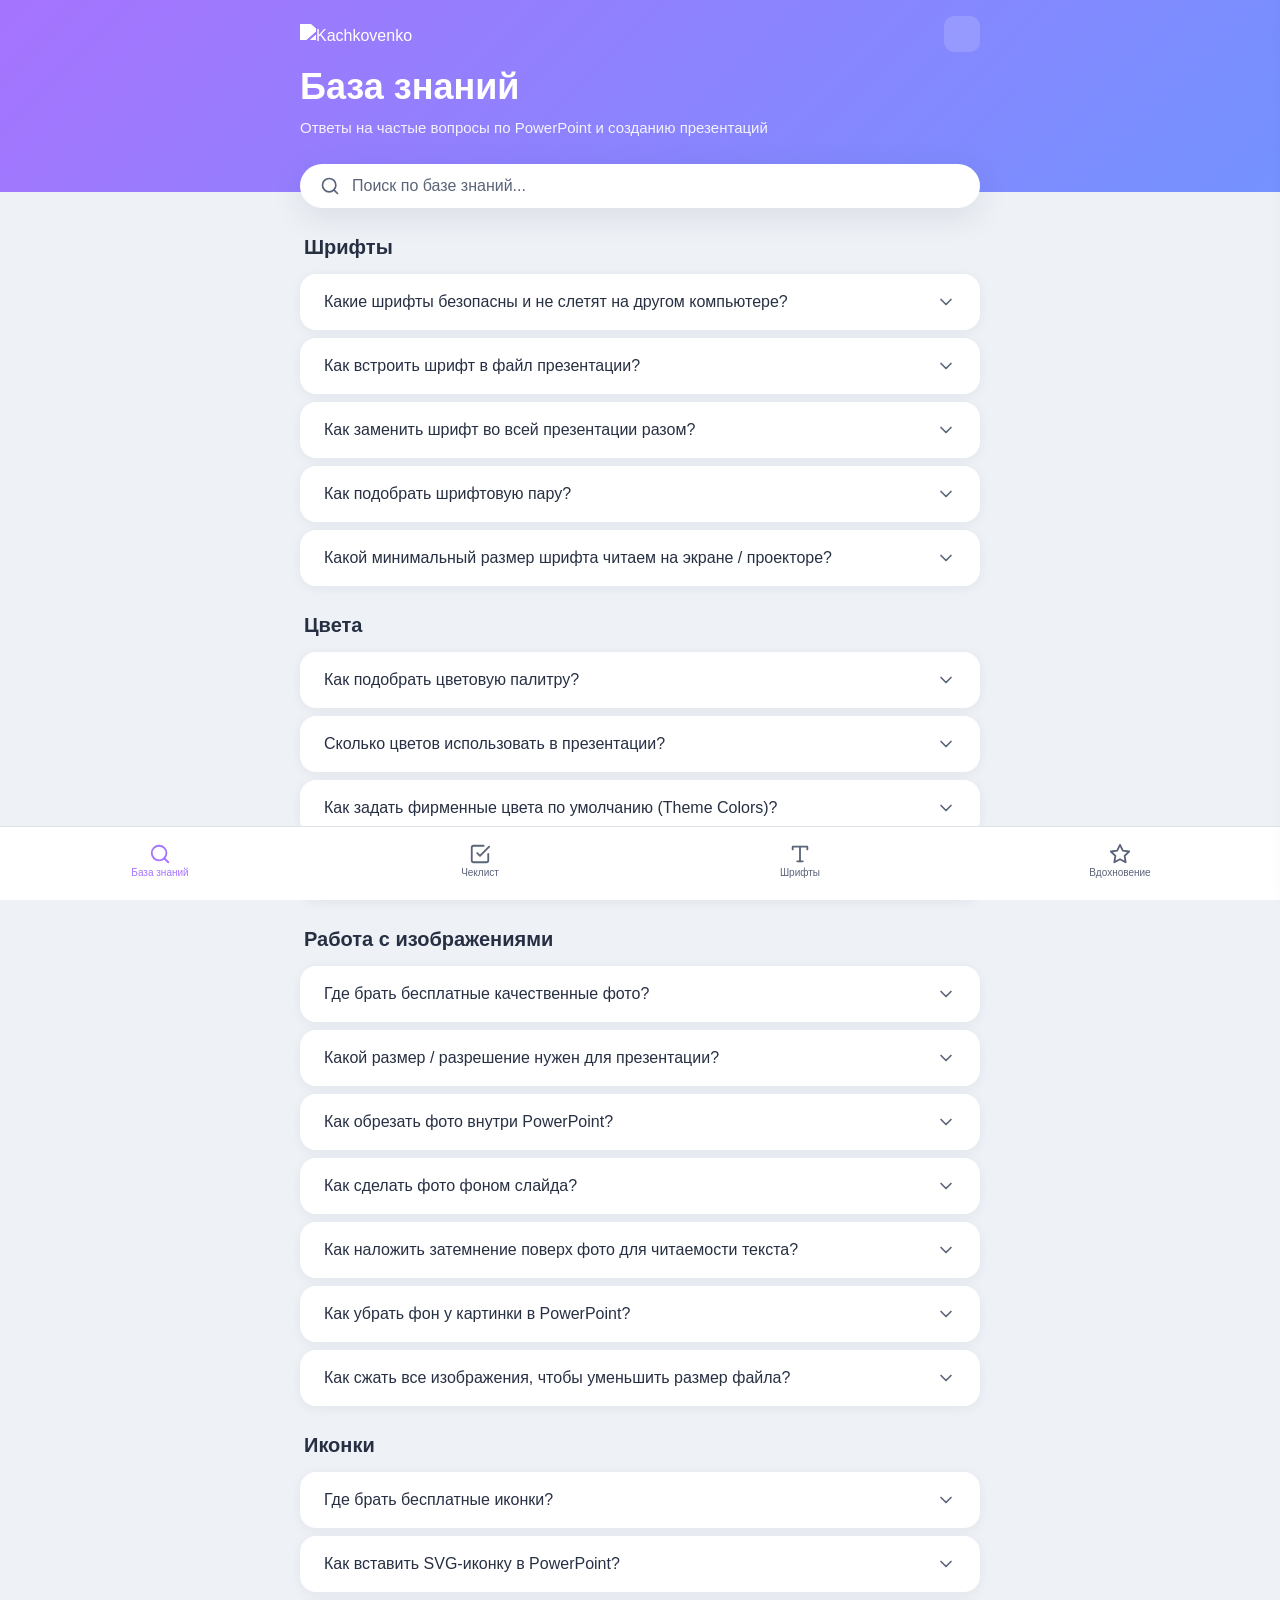
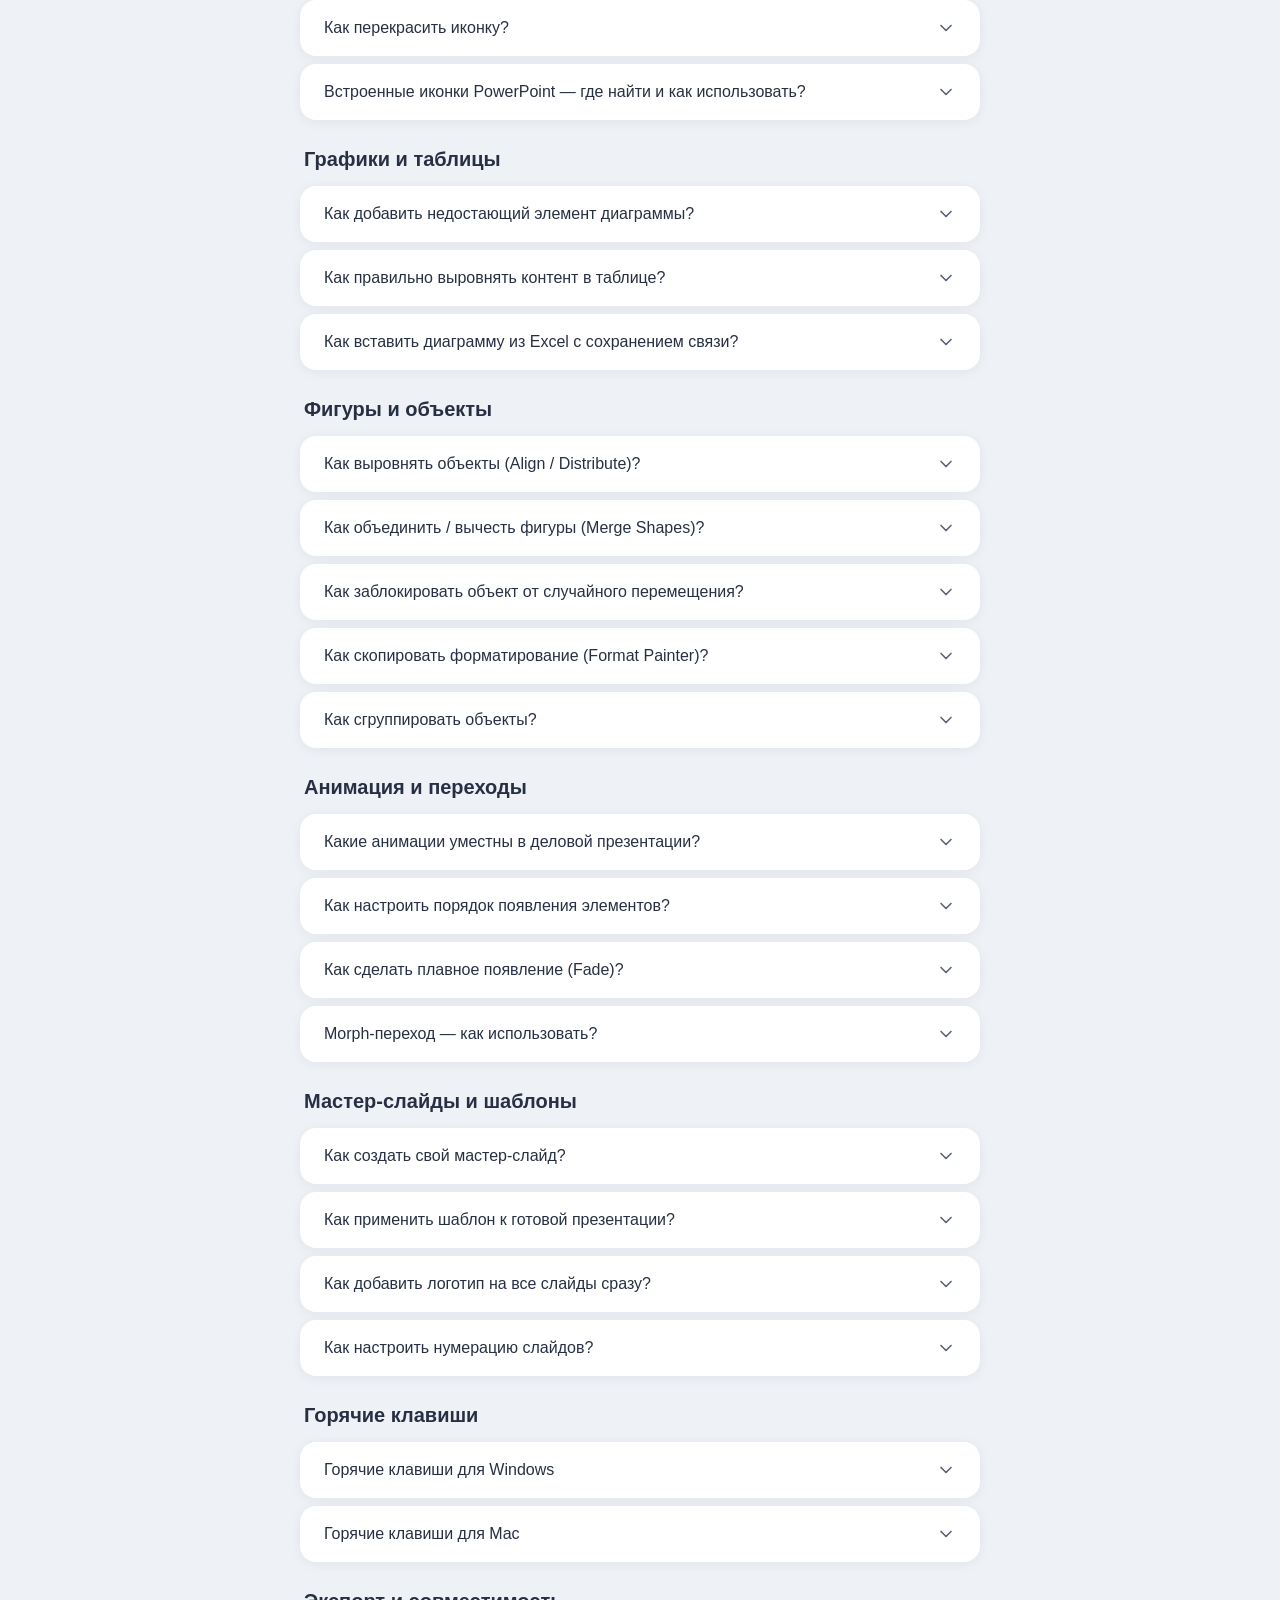
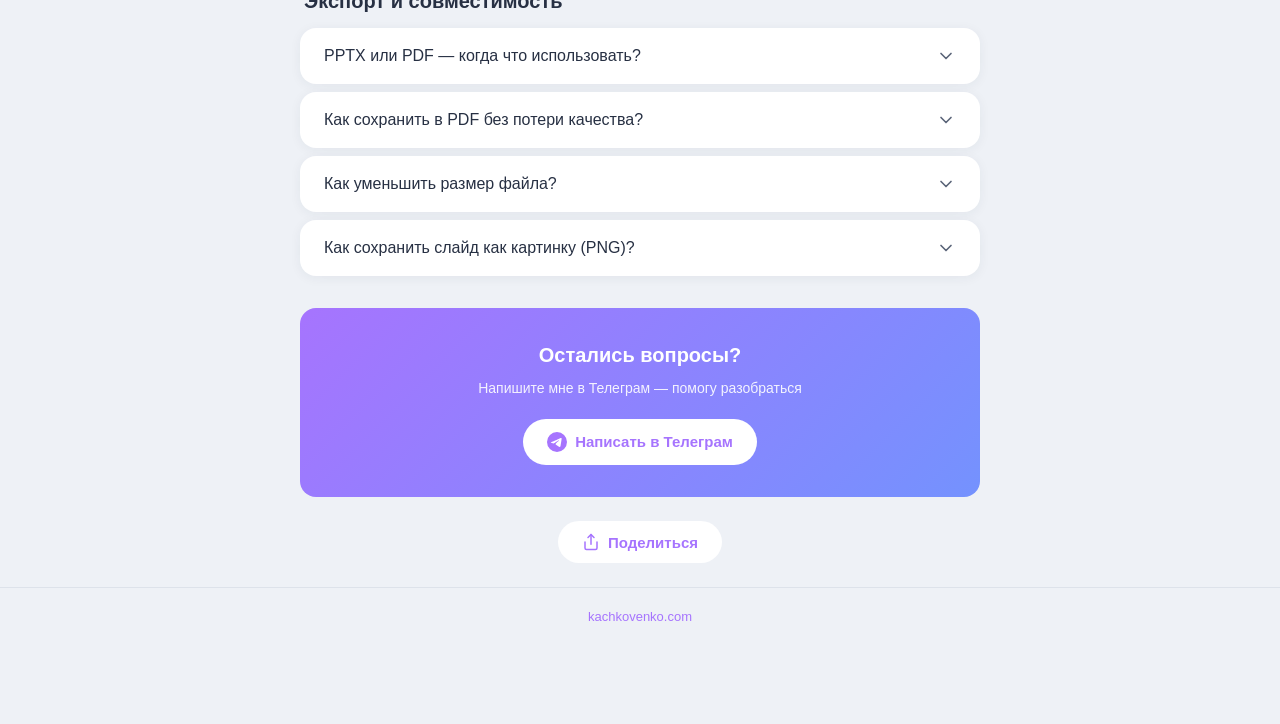
==== index.html @ ab40f116 "fix: responsive audit — safe area, font loading, sidebar, code overflow - Remove double safe-area-in" ====
<!DOCTYPE html>
<html lang="ru">
<head>
  <meta charset="UTF-8">
  <meta name="viewport" content="width=device-width, initial-scale=1.0, viewport-fit=cover">
  <title>База знаний</title>
  <meta name="description" content="Шпаргалка по созданию презентаций и работе с PowerPoint">
  <meta name="theme-color" content="#a674fe">
  <meta name="apple-mobile-web-app-capable" content="yes">
  <meta name="apple-mobile-web-app-status-bar-style" content="black-translucent">
  <meta name="apple-mobile-web-app-title" content="База знаний">
  <link rel="manifest" href="manifest.json">
  <link rel="icon" type="image/png" sizes="32x32" href="icons/favicon-32.png">
  <link rel="icon" type="image/png" sizes="16x16" href="icons/favicon-16.png">
  <link rel="apple-touch-icon" sizes="180x180" href="apple-touch-icon.png">
  <link rel="apple-touch-icon" sizes="152x152" href="icons/icon-192.png">
  <link rel="apple-touch-icon" sizes="120x120" href="icons/icon-192.png">
  <link rel="preconnect" href="https://fonts.googleapis.com">
  <link rel="preconnect" href="https://fonts.gstatic.com" crossorigin>
  <link href="https://fonts.googleapis.com/css2?family=Google+Sans:wght@400;500;700&display=swap" rel="stylesheet">
  <link href="https://fonts.googleapis.com/css2?family=Playfair+Display:wght@400;700&family=Playfair+Display+SC:wght@400;700&family=Source+Sans+3:wght@400&family=Merriweather:wght@400;700&family=Merriweather+Sans:wght@400;700&family=Open+Sans:wght@400&family=Lora:wght@700&family=Inter:wght@400&family=PT+Serif:wght@700&family=PT+Sans:wght@400&family=Montserrat:wght@700&family=Raleway:wght@700&family=Lato:wght@400&family=Manrope:wght@700&family=Nunito:wght@700&family=Work+Sans:wght@400&family=Space+Grotesk:wght@700&family=DM+Sans:wght@400&family=Comfortaa:wght@700&family=Unica+One&family=Vollkorn:wght@400&family=Oswald:wght@700&family=Philosopher:wght@700&family=Mulish:wght@400&family=Yeseva+One&display=swap" rel="stylesheet" media="print" onload="this.media='all'">
  <link rel="stylesheet" href="style.css">
</head>
<body>

  <!-- Header + Hero (unified gradient) -->
  <header class="header">
    <div class="header-inner">
      <a href="./" class="logo">
        <img src="https://static.tildacdn.com/tild6136-3061-4538-b561-613737313533/logo.svg" alt="Kachkovenko" class="logo-img">
      </a>
      <div class="header-actions">
        <button class="header-search-btn" id="header-search-btn" aria-label="Поиск">
          <svg viewBox="0 0 24 24" fill="none" stroke="currentColor" stroke-width="2" stroke-linecap="round" stroke-linejoin="round"><circle cx="11" cy="11" r="8"/><line x1="21" y1="21" x2="16.65" y2="16.65"/></svg>
        </button>
        <button class="menu-toggle" id="menu-toggle" aria-label="Меню">
          <span></span><span></span><span></span>
        </button>
      </div>
    </div>
  </header>

  <section class="hero">
    <div class="hero-inner">
      <h1>База знаний</h1>
      <p>Ответы на частые вопросы по&nbsp;PowerPoint и&nbsp;созданию&nbsp;презентаций</p>
    </div>
  </section>

  <!-- Sidebar Menu -->
  <div class="menu-overlay" id="menu-overlay"></div>
  <nav class="sidebar" id="sidebar">
    <div class="sidebar-header">
      <span class="sidebar-title">Разделы</span>
      <button class="sidebar-close" id="sidebar-close" aria-label="Закрыть">&times;</button>
    </div>
    <div class="sidebar-links" id="sidebar-links"></div>
  </nav>

  <!-- === Tab: FAQ === -->
  <div class="tab-panel active" id="tab-faq">

    <!-- Search -->
    <div class="search-wrap">
      <div class="search-box">
        <svg viewBox="0 0 24 24" fill="none" stroke="currentColor" stroke-width="2" stroke-linecap="round" stroke-linejoin="round"><circle cx="11" cy="11" r="8"/><line x1="21" y1="21" x2="16.65" y2="16.65"/></svg>
        <input type="text" id="search" placeholder="Поиск по базе знаний..." autocomplete="off">
        <button class="search-clear" id="search-clear" aria-label="Очистить">&times;</button>
      </div>
    </div>

    <!-- Install Banner (Android) -->
    <div class="install-banner" id="install-banner">
      <div class="install-banner-inner">
        <p>Установите приложение для&nbsp;быстрого доступа</p>
        <button class="install-btn" id="install-btn">Установить</button>
      </div>
    </div>

    <!-- Install Hint (iOS Safari) -->
    <div class="install-hint" id="install-hint">
      <div class="install-hint-inner">
        <p>Нажмите <strong>«Поделиться»</strong> → <strong>«На&nbsp;экран Домой»</strong>, чтобы установить приложение</p>
        <button class="install-hint-close" id="install-hint-close" aria-label="Закрыть">&times;</button>
      </div>
    </div>

    <!-- Category nav removed, using sidebar instead -->
    <nav class="category-nav" id="category-nav" style="display:none"></nav>

    <!-- FAQ Content -->
    <main class="content" id="content"></main>

    <!-- No Results -->
    <div class="no-results" id="no-results">
      <svg viewBox="0 0 24 24" fill="none" stroke="currentColor" stroke-width="1.5" stroke-linecap="round" stroke-linejoin="round"><circle cx="11" cy="11" r="8"/><line x1="21" y1="21" x2="16.65" y2="16.65"/><line x1="8" y1="11" x2="14" y2="11"/></svg>
      <p>Ничего не найдено. Попробуйте другой запрос.</p>
    </div>

    <!-- Lightbox -->
    <div class="lightbox" id="lightbox">
      <img src="" alt="" id="lightbox-img">
    </div>

  </div><!-- /tab-faq -->

  <!-- === Tab: Checklist === -->
  <div class="tab-panel" id="tab-checklist">
    <section class="hero" id="hero-checklist">
      <div class="hero-inner">
        <h1>Чеклист</h1>
        <p>Проверьте, всё&nbsp;ли учтено в&nbsp;вашей презентации</p>
      </div>
    </section>
    <div class="tab-page">
      <div class="checklist" id="checklist">
        <label class="checklist-item"><input type="checkbox" data-index="0"><span>Тема презентации на&nbsp;первом слайде сформулирована коротко и&nbsp;понятно</span></label>
        <label class="checklist-item"><input type="checkbox" data-index="1"><span>На&nbsp;слайдах выделена основная мысль (цифра, вывод)</span></label>
        <label class="checklist-item"><input type="checkbox" data-index="2"><span>Цветовое оформление соответствует фирменному стилю (если презентация о&nbsp;бренде)</span></label>
        <label class="checklist-item"><input type="checkbox" data-index="3"><span>В&nbsp;презентации использован фирменный шрифт бренда (если применимо)</span></label>
        <label class="checklist-item"><input type="checkbox" data-index="4"><span>Поля по&nbsp;краям слайда одинаковы во&nbsp;всей презентации</span></label>
        <label class="checklist-item"><input type="checkbox" data-index="5"><span>На&nbsp;слайдах достаточно «воздуха»</span></label>
        <label class="checklist-item"><input type="checkbox" data-index="6"><span>Размер шрифта подобран соответственно условиям, в&nbsp;которых будет использоваться презентация</span></label>
        <label class="checklist-item"><input type="checkbox" data-index="7"><span>Заголовки находятся на&nbsp;одном уровне и&nbsp;их&nbsp;верхняя граница не&nbsp;скачет от&nbsp;слайда к&nbsp;слайду</span></label>
        <label class="checklist-item"><input type="checkbox" data-index="8"><span>Фотографии хорошего качества, без&nbsp;пикселей, водяных знаков</span></label>
        <label class="checklist-item"><input type="checkbox" data-index="9"><span>Фотографии не&nbsp;мешают считывать текст, основную идею слайда</span></label>
        <label class="checklist-item"><input type="checkbox" data-index="10"><span>Анимация (если есть) делает слайды понятнее, не&nbsp;перегружает их&nbsp;и&nbsp;не&nbsp;отвлекает внимание</span></label>
        <label class="checklist-item"><input type="checkbox" data-index="11"><span>Большие объёмы текста разделены на&nbsp;абзацы (только для&nbsp;презентаций под&nbsp;рассылку)</span></label>
        <label class="checklist-item"><input type="checkbox" data-index="12"><span>На&nbsp;слайдах с&nbsp;большим количеством данных все блоки визуально отделены друг от&nbsp;друга</span></label>
        <label class="checklist-item"><input type="checkbox" data-index="13"><span>Понятно&nbsp;ли, какие действия ждут от&nbsp;аудитории после прочтения/выступления?</span></label>
        <label class="checklist-item"><input type="checkbox" data-index="14"><span>Стиль иконок единообразный (outline или filled, один набор)</span></label>
        <label class="checklist-item"><input type="checkbox" data-index="15"><span>Текст читаем на&nbsp;всех фонах, достаточный контраст (особенно на&nbsp;фотографиях)</span></label>
        <label class="checklist-item"><input type="checkbox" data-index="16"><span>Проверена орфография и&nbsp;пунктуация</span></label>
        <label class="checklist-item"><input type="checkbox" data-index="17"><span>Если презентация длинная&nbsp;— есть оглавление или навигация для&nbsp;аудитории</span></label>
      </div>
      <div class="checklist-actions">
        <span class="checklist-counter" id="checklist-counter">0 из 18</span>
        <button class="checklist-clear-btn" id="checklist-clear">Очистить</button>
      </div>
    </div>
  </div><!-- /tab-checklist -->

  <!-- === Tab: Fonts === -->
  <div class="tab-panel" id="tab-fonts">
    <section class="hero" id="hero-fonts">
      <div class="hero-inner">
        <h1>Шрифтовые пары</h1>
        <p>Проверенные сочетания из&nbsp;Google&nbsp;Fonts для&nbsp;ваших презентаций</p>
      </div>
    </section>
    <div class="tab-page" id="font-pairs-content"></div>
  </div><!-- /tab-fonts -->

  <!-- === Tab: Inspiration === -->
  <div class="tab-panel" id="tab-inspiration">
    <div class="tab-page">
      <div class="tab-placeholder">
        <svg viewBox="0 0 24 24" fill="none" stroke="currentColor" stroke-width="1.5" stroke-linecap="round" stroke-linejoin="round" class="tab-placeholder-icon"><polygon points="12 2 15.09 8.26 22 9.27 17 14.14 18.18 21.02 12 17.77 5.82 21.02 7 14.14 2 9.27 8.91 8.26 12 2"/></svg>
        <p class="tab-placeholder-text">Скоро здесь будет много&nbsp;интересного</p>
      </div>
    </div>
  </div><!-- /tab-inspiration -->

  <!-- Contacts Section -->
  <section class="contacts-section" id="contacts">
    <div class="contacts-inner">
      <h2 class="contacts-title">Остались вопросы?</h2>
      <p class="contacts-text">Напишите мне в&nbsp;Телеграм&nbsp;— помогу разобраться</p>
      <a href="https://t.me/maxkachkovenko" target="_blank" rel="noopener" class="contacts-btn">
        <svg viewBox="0 0 24 24" fill="currentColor" width="20" height="20"><path d="M11.944 0A12 12 0 0 0 0 12a12 12 0 0 0 12 12 12 12 0 0 0 12-12A12 12 0 0 0 12 0a12 12 0 0 0-.056 0zm4.962 7.224c.1-.002.321.023.465.14a.506.506 0 0 1 .171.325c.016.093.036.306.02.472-.18 1.898-.962 6.502-1.36 8.627-.168.9-.499 1.201-.82 1.23-.696.065-1.225-.46-1.9-.902-1.056-.693-1.653-1.124-2.678-1.8-1.185-.78-.417-1.21.258-1.91.177-.184 3.247-2.977 3.307-3.23.007-.032.014-.15-.056-.212s-.174-.041-.249-.024c-.106.024-1.793 1.14-5.061 3.345-.479.33-.913.492-1.302.48-.428-.013-1.252-.242-1.865-.44-.752-.245-1.349-.374-1.297-.789.027-.216.325-.437.893-.663 3.498-1.524 5.83-2.529 6.998-3.014 3.332-1.386 4.025-1.627 4.476-1.635z"/></svg>
        Написать в&nbsp;Телеграм
      </a>
    </div>
  </section>

  <!-- Share -->
  <div class="contacts-section">
    <div style="text-align: center;">
      <button class="share-btn" id="share-btn">
        <svg viewBox="0 0 24 24" fill="none" stroke="currentColor" stroke-width="2" stroke-linecap="round" stroke-linejoin="round"><path d="M4 12v8a2 2 0 0 0 2 2h12a2 2 0 0 0 2-2v-8"/><polyline points="16 6 12 2 8 6"/><line x1="12" y1="2" x2="12" y2="15"/></svg>
        Поделиться
      </button>
    </div>
  </div>

  <!-- Footer -->
  <footer class="footer">
    <a href="https://kachkovenko.com" target="_blank" rel="noopener">kachkovenko.com</a>
  </footer>

  <!-- Bottom Tab Bar -->
  <nav class="tab-bar" id="tab-bar">
    <button class="tab-bar-item active" data-tab="faq">
      <svg viewBox="0 0 24 24" fill="none" stroke="currentColor" stroke-width="2" stroke-linecap="round" stroke-linejoin="round"><circle cx="11" cy="11" r="8"/><line x1="21" y1="21" x2="16.65" y2="16.65"/></svg>
      <span>База знаний</span>
    </button>
    <button class="tab-bar-item" data-tab="checklist">
      <svg viewBox="0 0 24 24" fill="none" stroke="currentColor" stroke-width="2" stroke-linecap="round" stroke-linejoin="round"><path d="M9 11l3 3L22 4"/><path d="M21 12v7a2 2 0 0 1-2 2H5a2 2 0 0 1-2-2V5a2 2 0 0 1 2-2h11"/></svg>
      <span>Чеклист</span>
    </button>
    <button class="tab-bar-item" data-tab="fonts">
      <svg viewBox="0 0 24 24" fill="none" stroke="currentColor" stroke-width="2" stroke-linecap="round" stroke-linejoin="round"><path d="M4 7V4h16v3"/><path d="M9 20h6"/><path d="M12 4v16"/></svg>
      <span>Шрифты</span>
    </button>
    <button class="tab-bar-item" data-tab="inspiration">
      <svg viewBox="0 0 24 24" fill="none" stroke="currentColor" stroke-width="2" stroke-linecap="round" stroke-linejoin="round"><polygon points="12 2 15.09 8.26 22 9.27 17 14.14 18.18 21.02 12 17.77 5.82 21.02 7 14.14 2 9.27 8.91 8.26 12 2"/></svg>
      <span>Вдохновение</span>
    </button>
  </nav>

  <script src="app.js"></script>
</body>
</html>
---- style.css ----
/* === Reset & Base === */
*, *::before, *::after {
  margin: 0;
  padding: 0;
  box-sizing: border-box;
}

:root {
  --bg: #eef1f6;
  --surface: #ffffff;
  --primary: #a674fe;
  --primary-hover: #8f5ae8;
  --secondary: #7492fe;
  --text: #273043;
  --text-light: #5a6478;
  --border: #dde2ea;
  --radius: 16px;
  --radius-sm: 10px;
  --shadow: 0 2px 12px rgba(39, 48, 67, 0.06);
  --shadow-lg: 0 8px 32px rgba(39, 48, 67, 0.10);
  --transition: 0.2s ease-in-out;
}

html {
  scroll-behavior: smooth;
  -webkit-text-size-adjust: 100%;
}

body {
  font-family: 'Google Sans', 'Segoe UI', sans-serif;
  font-size: 16px;
  line-height: 1.5;
  color: var(--text);
  background: var(--bg);
  -webkit-font-smoothing: antialiased;
}

/* === Header === */
.header {
  position: fixed;
  top: 0;
  left: 0;
  right: 0;
  z-index: 100;
  background: transparent;
  padding: calc(16px + env(safe-area-inset-top, 0)) 0 16px;
  transform: translateY(0);
  transition: background 0.4s ease, box-shadow 0.4s ease, opacity 0.4s ease, transform 0.4s ease;
}

.header.pinned {
  background: linear-gradient(135deg, var(--primary), var(--secondary));
  box-shadow: 0 2px 16px rgba(39, 48, 67, 0.15);
}

.header-inner {
  max-width: 720px;
  margin: 0 auto;
  padding: 0 20px;
  display: flex;
  align-items: center;
  justify-content: space-between;
}

.logo {
  text-decoration: none;
  display: flex;
  align-items: center;
}

.logo-img {
  height: 20px;
  width: auto;
  filter: brightness(0) invert(1);
}

/* === Hamburger Menu Toggle === */
.menu-toggle {
  display: flex;
  flex-direction: column;
  justify-content: center;
  gap: 5px;
  width: 36px;
  height: 36px;
  background: rgba(255, 255, 255, 0.15);
  border: none;
  border-radius: 10px;
  cursor: pointer;
  padding: 8px;
  transition: var(--transition);
}

.menu-toggle:hover,
.header-search-btn:hover {
  background: rgba(255, 255, 255, 0.25);
}

.header-actions {
  display: flex;
  align-items: center;
  gap: 8px;
}

.header-search-btn {
  display: none;
  align-items: center;
  justify-content: center;
  width: 36px;
  height: 36px;
  background: rgba(255, 255, 255, 0.15);
  border: none;
  border-radius: 10px;
  cursor: pointer;
  padding: 0;
  transition: var(--transition);
  color: #fff;
}

.header-search-btn svg {
  width: 18px;
  height: 18px;
}

.header.pinned .header-search-btn {
  display: flex;
}

.menu-toggle span {
  display: block;
  height: 2px;
  background: #fff;
  border-radius: 2px;
  transition: var(--transition);
}

/* === Sidebar === */
.menu-overlay {
  display: none;
  position: fixed;
  inset: 0;
  z-index: 200;
  background: rgba(39, 48, 67, 0.5);
  backdrop-filter: blur(4px);
  -webkit-backdrop-filter: blur(4px);
}

.menu-overlay.visible {
  display: block;
}

.sidebar {
  position: fixed;
  top: 0;
  right: -300px;
  width: 280px;
  height: 100%;
  z-index: 300;
  background: var(--surface);
  box-shadow: -4px 0 24px rgba(39, 48, 67, 0.15);
  transition: right 0.3s ease;
  display: flex;
  flex-direction: column;
  overflow-y: auto;
}

.sidebar.open {
  right: 0;
}

.sidebar-header {
  display: flex;
  align-items: center;
  justify-content: space-between;
  padding: calc(18px + env(safe-area-inset-top, 0)) 20px 18px;
  border-bottom: 1px solid var(--border);
}

.sidebar-title {
  font-size: 16px;
  font-weight: 700;
  color: var(--text);
}

.sidebar-close {
  background: none;
  border: none;
  font-size: 24px;
  color: var(--text-light);
  cursor: pointer;
  padding: 4px;
  line-height: 1;
}

.sidebar-links {
  padding: 12px 0;
  flex: 1;
}

.sidebar-link {
  display: block;
  width: 100%;
  padding: 12px 20px;
  background: none;
  border: none;
  text-align: left;
  font-family: inherit;
  font-size: 15px;
  color: var(--text-light);
  cursor: pointer;
  transition: var(--transition);
}

.sidebar-link:hover {
  background: var(--bg);
  color: var(--primary);
}

.sidebar-link.active {
  color: var(--primary);
  font-weight: 600;
  background: var(--bg);
}

.sidebar-divider {
  height: 1px;
  background: var(--border);
  margin: 8px 20px;
}

/* === Hero === */
.hero {
  background: linear-gradient(135deg, var(--primary), var(--secondary));
  color: #fff;
  padding: 72px 0 40px;
  text-align: left;
}

.hero-inner {
  max-width: 720px;
  margin: 0 auto;
  padding: 0 20px;
}

.hero h1 {
  font-size: 28px;
  font-weight: 700;
  margin-bottom: 8px;
  line-height: 1.25;
}

.hero p {
  font-size: 15px;
  opacity: 0.9;
  max-width: 480px;
}

/* === Search === */
.search-wrap {
  max-width: 720px;
  margin: -24px auto 0;
  padding: 0 20px;
  position: relative;
  z-index: 10;
}

.search-box {
  display: flex;
  align-items: center;
  background: var(--surface);
  border-radius: 30px;
  padding: 12px 20px;
  box-shadow: var(--shadow-lg);
  gap: 12px;
}

.search-box svg {
  width: 20px;
  height: 20px;
  flex-shrink: 0;
  color: var(--text-light);
}

.search-box input {
  flex: 1;
  border: none;
  outline: none;
  font-family: inherit;
  font-size: 16px;
  color: var(--text);
  background: transparent;
}

.search-box input::placeholder {
  color: var(--text-light);
}

.search-clear {
  display: none;
  background: none;
  border: none;
  cursor: pointer;
  color: var(--text-light);
  padding: 4px;
  line-height: 1;
  font-size: 18px;
}

.search-clear.visible {
  display: block;
}

/* === Category Navigation (hidden, using sidebar) === */
.category-nav {
  display: none;
}

/* === Content === */
.content {
  max-width: 720px;
  margin: 24px auto 32px;
  padding: 0 20px;
}

/* === Category Section === */
.category-section {
  margin-bottom: 24px;
}

.category-title {
  font-size: 20px;
  font-weight: 700;
  color: var(--text);
  margin-bottom: 12px;
  padding-left: 4px;
}

/* === Accordion === */
.accordion-item {
  background: var(--surface);
  border-radius: var(--radius);
  margin-bottom: 8px;
  box-shadow: var(--shadow);
  overflow: hidden;
  transition: var(--transition);
}

.accordion-item:hover {
  box-shadow: var(--shadow-lg);
}

.accordion-header {
  width: 100%;
  display: flex;
  align-items: center;
  justify-content: space-between;
  padding: 16px 20px;
  background: none;
  border: none;
  cursor: pointer;
  font-family: inherit;
  font-size: 15px;
  font-weight: 500;
  color: var(--text);
  text-align: left;
  gap: 12px;
  transition: var(--transition);
}

.accordion-header:hover {
  color: var(--primary);
}

.accordion-chevron {
  width: 20px;
  height: 20px;
  flex-shrink: 0;
  transition: transform var(--transition);
  color: var(--text-light);
}

.accordion-item.open .accordion-chevron {
  transform: rotate(180deg);
  color: var(--primary);
}

.accordion-body {
  max-height: 0;
  overflow: hidden;
  transition: max-height 0.3s ease;
}

.accordion-content {
  padding: 0 20px 20px;
  font-size: 14px;
  line-height: 1.65;
  color: var(--text-light);
}

.accordion-content strong {
  color: var(--text);
  font-weight: 600;
}

.accordion-content ul {
  padding-left: 20px;
  margin: 8px 0;
}

.accordion-content li {
  margin-bottom: 4px;
}

.accordion-content code {
  background: var(--bg);
  padding: 2px 6px;
  border-radius: 4px;
  font-size: 13px;
  overflow-wrap: break-word;
}

.accordion-content a {
  color: var(--primary);
  text-decoration: none;
}

.accordion-content a:hover {
  text-decoration: underline;
}

.accordion-content img {
  display: block;
  max-width: 100%;
  border-radius: var(--radius-sm);
  margin: 12px 0;
  border: 1px solid var(--border);
  cursor: zoom-in;
}

/* === Image Lightbox === */
.lightbox {
  display: none;
  position: fixed;
  inset: 0;
  z-index: 1000;
  background: rgba(39, 48, 67, 0.85);
  backdrop-filter: blur(8px);
  -webkit-backdrop-filter: blur(8px);
  align-items: center;
  justify-content: center;
  padding: 20px;
  cursor: zoom-out;
}

.lightbox.visible {
  display: flex;
}

.lightbox img {
  max-width: 100%;
  max-height: 90vh;
  border-radius: var(--radius);
  box-shadow: 0 16px 64px rgba(0, 0, 0, 0.3);
}

/* === No Results === */
.no-results {
  text-align: center;
  padding: 48px 20px;
  color: var(--text-light);
  display: none;
}

.no-results.visible {
  display: block;
}

.no-results svg {
  width: 48px;
  height: 48px;
  margin-bottom: 12px;
  opacity: 0.4;
}

.no-results p {
  font-size: 15px;
}

/* === Contacts Section === */
.contacts-section {
  max-width: 720px;
  margin: 0 auto 24px;
  padding: 0 20px;
}

.contacts-inner {
  background: linear-gradient(135deg, var(--primary), var(--secondary));
  border-radius: var(--radius);
  padding: 32px 24px;
  text-align: center;
  color: #fff;
}

.contacts-title {
  font-size: 20px;
  font-weight: 700;
  margin-bottom: 8px;
}

.contacts-text {
  font-size: 14px;
  opacity: 0.9;
  margin-bottom: 20px;
}

.contacts-btn {
  display: inline-flex;
  align-items: center;
  gap: 8px;
  padding: 12px 24px;
  background: #fff;
  color: var(--primary);
  border-radius: 30px;
  text-decoration: none;
  font-family: inherit;
  font-size: 15px;
  font-weight: 600;
  transition: var(--transition);
}

.contacts-btn:hover {
  transform: translateY(-1px);
  box-shadow: 0 4px 16px rgba(0, 0, 0, 0.2);
}

.contacts-btn svg {
  width: 20px;
  height: 20px;
}

/* === Footer === */
.footer {
  border-top: 1px solid var(--border);
  padding: 16px 20px 96px;
  text-align: center;
}

.footer a {
  color: var(--primary);
  text-decoration: none;
  font-size: 13px;
  font-weight: 500;
}

.footer a:hover {
  text-decoration: underline;
}

/* === Install Banner === */
.install-banner {
  display: none;
  max-width: 720px;
  margin: 24px auto 0;
  padding: 0 20px;
}

.install-banner.visible {
  display: block;
}

.install-banner-inner {
  display: flex;
  align-items: center;
  justify-content: space-between;
  background: var(--surface);
  border-radius: var(--radius);
  padding: 14px 20px;
  box-shadow: var(--shadow);
  gap: 12px;
}

.install-banner-inner p {
  font-size: 14px;
  color: var(--text-light);
}

.install-btn {
  flex-shrink: 0;
  padding: 8px 20px;
  border-radius: 30px;
  border: none;
  background: var(--primary);
  color: #fff;
  font-family: inherit;
  font-size: 13px;
  font-weight: 600;
  cursor: pointer;
  transition: var(--transition);
}

.install-btn:hover {
  background: var(--primary-hover);
}

/* === Share Button === */
.share-btn {
  display: inline-flex;
  align-items: center;
  gap: 8px;
  padding: 12px 24px;
  background: var(--surface);
  color: var(--primary);
  border-radius: 30px;
  border: none;
  text-decoration: none;
  font-family: inherit;
  font-size: 15px;
  font-weight: 600;
  cursor: pointer;
  transition: var(--transition);
}

.share-btn:hover {
  transform: translateY(-1px);
  box-shadow: 0 4px 16px rgba(0, 0, 0, 0.1);
}

.share-btn svg {
  width: 18px;
  height: 18px;
}

.sidebar-share {
  padding: 12px 20px;
}

.sidebar-share .share-btn {
  width: 100%;
  justify-content: center;
  padding: 10px 16px;
  font-size: 14px;
  background: var(--bg);
}

/* === Install Hint (iOS) === */
.install-hint {
  display: none;
  max-width: 720px;
  margin: 16px auto 0;
  padding: 0 20px;
}

.install-hint.visible {
  display: block;
}

.install-hint-inner {
  display: flex;
  align-items: center;
  justify-content: space-between;
  background: #e84d5e;
  border-radius: var(--radius);
  padding: 14px 20px;
  gap: 12px;
}

.install-hint-inner p {
  font-size: 14px;
  color: #fff;
  line-height: 1.5;
}

.install-hint-inner p strong {
  color: #fff;
}

.install-hint-close {
  flex-shrink: 0;
  background: none;
  border: none;
  font-size: 20px;
  color: rgba(255, 255, 255, 0.8);
  cursor: pointer;
  padding: 4px;
  line-height: 1;
}

/* === Tab Bar === */
.tab-bar {
  position: fixed;
  bottom: 0;
  left: 0;
  right: 0;
  z-index: 100;
  display: flex;
  background: var(--surface);
  border-top: 1px solid var(--border);
  padding: 8px 0 calc(16px + env(safe-area-inset-bottom, 0px));
}

.tab-bar-item {
  flex: 1;
  display: flex;
  flex-direction: column;
  align-items: center;
  gap: 2px;
  padding: 8px 4px 6px;
  background: none;
  border: none;
  cursor: pointer;
  color: var(--text-light);
  font-family: inherit;
  font-size: 10px;
  font-weight: 500;
  transition: color var(--transition);
}

.tab-bar-item svg {
  width: 22px;
  height: 22px;
}

.tab-bar-item.active {
  color: var(--primary);
}

/* === Tab Panels === */
.tab-panel {
  display: none;
}

.tab-panel.active {
  display: block;
}

/* === Tab Page (generic inner) === */
.tab-page {
  max-width: 720px;
  margin: 24px auto 32px;
  padding: 0 20px;
}

.tab-page-title {
  font-size: 20px;
  font-weight: 700;
  color: var(--text);
  margin-bottom: 20px;
}

/* === Checklist === */
.checklist {
  display: flex;
  flex-direction: column;
  gap: 6px;
}

.checklist-item {
  display: flex;
  align-items: center;
  flex-direction: row-reverse;
  gap: 14px;
  background: var(--surface);
  border-radius: var(--radius);
  padding: 16px 20px;
  box-shadow: var(--shadow);
  cursor: pointer;
  transition: var(--transition);
}

.checklist-item:hover {
  box-shadow: var(--shadow-lg);
}

.checklist-item input[type="checkbox"] {
  -webkit-appearance: none;
  appearance: none;
  flex-shrink: 0;
  width: 24px;
  height: 24px;
  border: 2px solid var(--border);
  border-radius: 50%;
  cursor: pointer;
  transition: var(--transition);
  position: relative;
}

.checklist-item input[type="checkbox"]:checked {
  background: var(--primary);
  border-color: var(--primary);
}

.checklist-item input[type="checkbox"]:checked::after {
  content: '';
  position: absolute;
  top: 5px;
  left: 8px;
  width: 5px;
  height: 10px;
  border: solid #fff;
  border-width: 0 2px 2px 0;
  transform: rotate(45deg);
}

.checklist-item span {
  flex: 1;
  font-size: 15px;
  line-height: 1.5;
  color: var(--text);
  text-align: left;
  transition: var(--transition);
}

.checklist-item.checked span {
  color: var(--text-light);
  text-decoration: line-through;
}

.checklist-actions {
  display: flex;
  align-items: center;
  justify-content: space-between;
  margin-top: 20px;
  padding: 0 4px;
}

.checklist-counter {
  font-size: 14px;
  color: var(--text-light);
  font-weight: 500;
}

.checklist-clear-btn {
  padding: 10px 24px;
  border-radius: 30px;
  border: none;
  background: var(--bg);
  color: var(--text-light);
  font-family: inherit;
  font-size: 14px;
  font-weight: 600;
  cursor: pointer;
  transition: var(--transition);
}

.checklist-clear-btn:hover {
  background: var(--border);
  color: var(--text);
}

/* === Tab Placeholder === */
.tab-placeholder {
  text-align: center;
  padding: 80px 20px;
}

.tab-placeholder-icon {
  width: 56px;
  height: 56px;
  color: var(--border);
  margin-bottom: 16px;
}

.tab-placeholder-text {
  font-size: 16px;
  color: var(--text-light);
}

/* === Font Pairs === */
.font-info {
  display: flex;
  align-items: flex-start;
  gap: 12px;
  background: var(--surface);
  border-radius: var(--radius);
  padding: 14px 20px;
  margin-bottom: 24px;
  border-left: 3px solid var(--primary);
}

.font-info svg {
  flex-shrink: 0;
  width: 20px;
  height: 20px;
  color: var(--primary);
  margin-top: 1px;
}

.font-info p {
  font-size: 14px;
  color: var(--text-light);
  line-height: 1.5;
}

.font-section {
  margin-bottom: 32px;
}

.font-section-desc {
  font-size: 14px;
  color: var(--text-light);
  margin: -8px 0 16px 4px;
}

.font-card {
  background: var(--surface);
  border-radius: var(--radius);
  box-shadow: var(--shadow);
  overflow: hidden;
  margin-bottom: 12px;
  transition: var(--transition);
}

.font-card:hover {
  box-shadow: var(--shadow-lg);
}

.font-card-preview {
  padding: 28px 24px 20px;
  border-bottom: 1px solid var(--border);
}

.font-card-heading {
  font-size: 22px;
  font-weight: 700;
  color: var(--text);
  margin-bottom: 10px;
  line-height: 1.3;
}

.font-card-body {
  font-size: 14px;
  line-height: 1.65;
  color: var(--text-light);
}

.font-card-info {
  padding: 16px 24px 20px;
}

.font-card-names {
  font-size: 14px;
  color: var(--text);
  margin-bottom: 8px;
  display: flex;
  align-items: center;
  flex-wrap: wrap;
  gap: 4px;
}

.font-card-label {
  font-size: 11px;
  text-transform: uppercase;
  letter-spacing: 0.5px;
  color: var(--text-light);
  margin-right: 2px;
}

.font-card-separator {
  color: var(--text-light);
  margin: 0 6px;
}

.font-card-style {
  font-size: 13px;
  color: var(--text-light);
  line-height: 1.5;
  margin-bottom: 14px;
}

.font-card-actions {
  display: flex;
  gap: 8px;
}

.font-card-link,
.font-card-share {
  padding: 8px 16px;
  border-radius: 30px;
  font-family: inherit;
  font-size: 13px;
  font-weight: 600;
  cursor: pointer;
  transition: var(--transition);
  text-decoration: none;
}

.font-card-link {
  background: var(--primary);
  color: #fff;
  border: none;
}

.font-card-link:hover {
  background: var(--primary-hover);
}

.font-card-share {
  background: var(--bg);
  color: var(--text-light);
  border: none;
}

.font-card-share:hover {
  background: var(--border);
  color: var(--text);
}

/* === Responsive === */
@media (min-width: 768px) {
  .hero h1 {
    font-size: 36px;
  }
  .hero {
    padding: calc(64px + env(safe-area-inset-top, 0)) 0 52px;
  }
  .search-wrap {
    margin-top: -28px;
  }
  .accordion-header {
    font-size: 16px;
    padding: 18px 24px;
  }
  .accordion-content {
    padding: 0 24px 24px;
    font-size: 15px;
  }
}
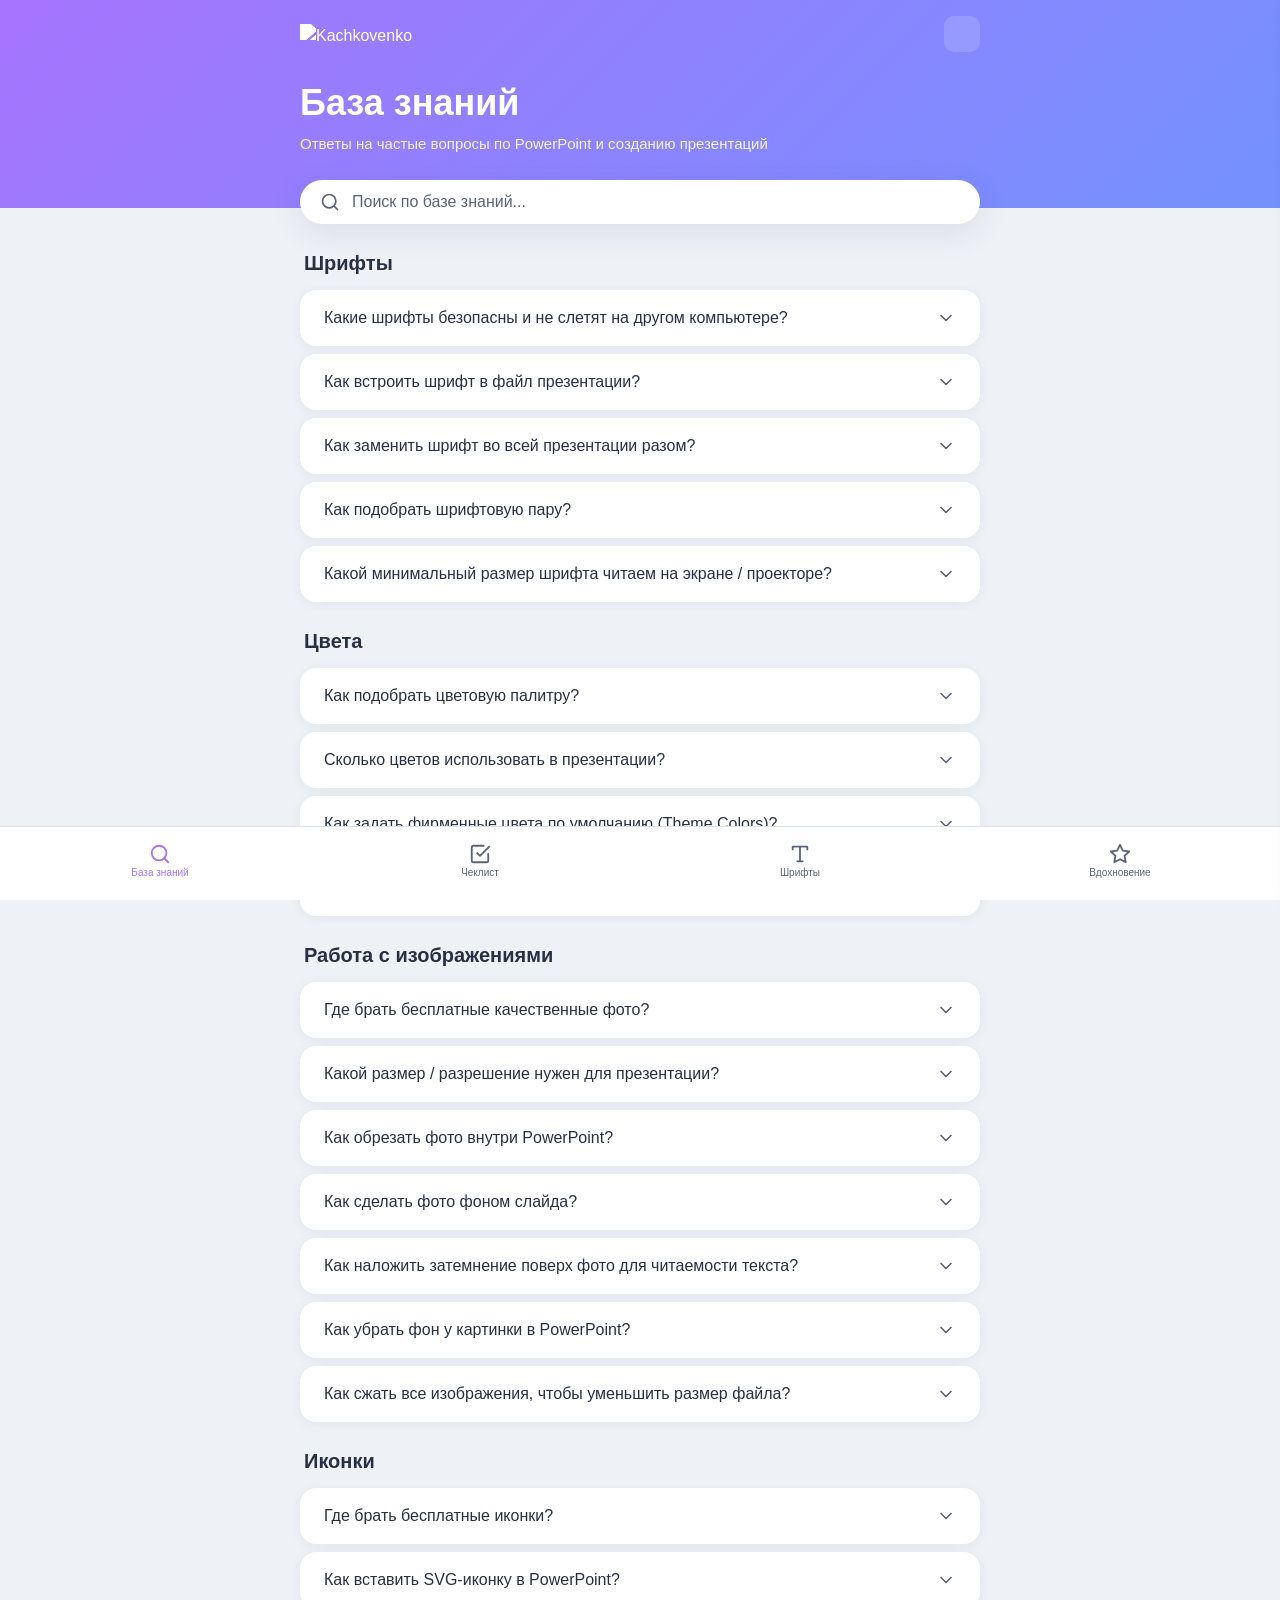
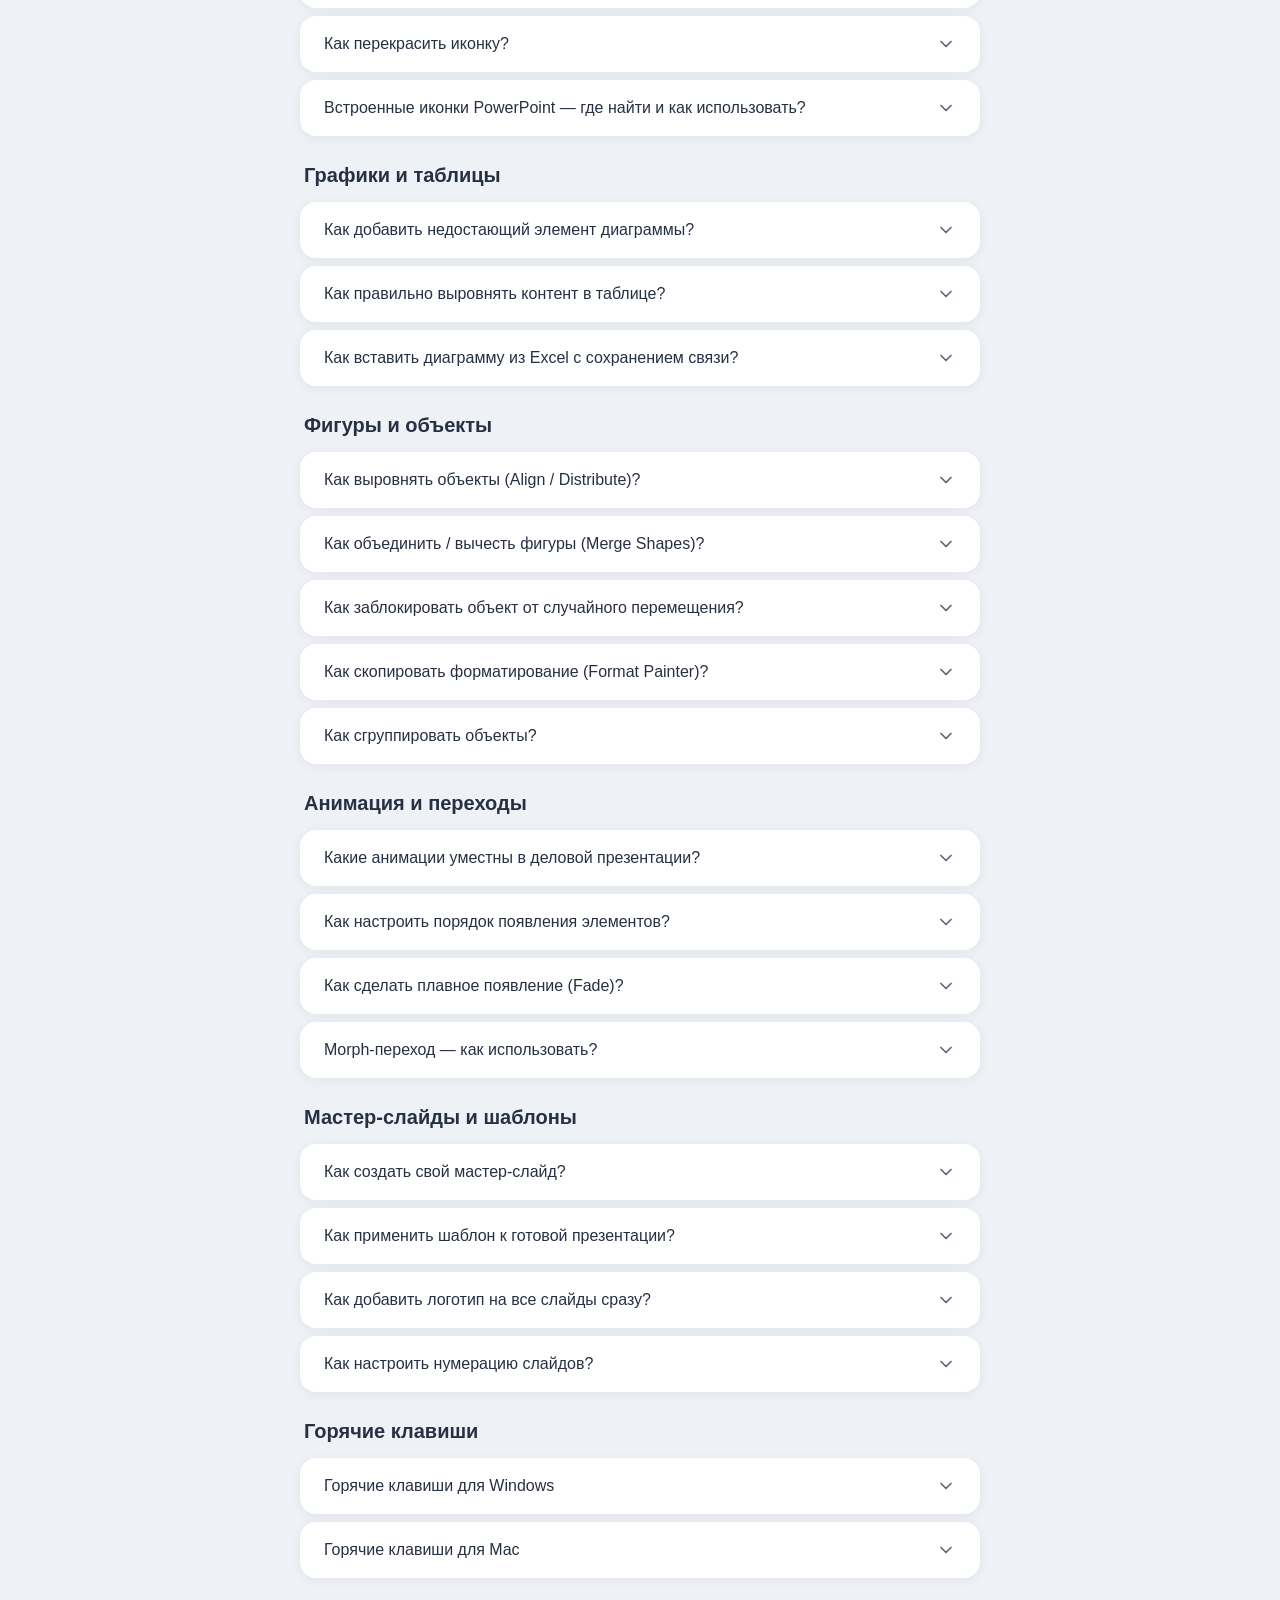
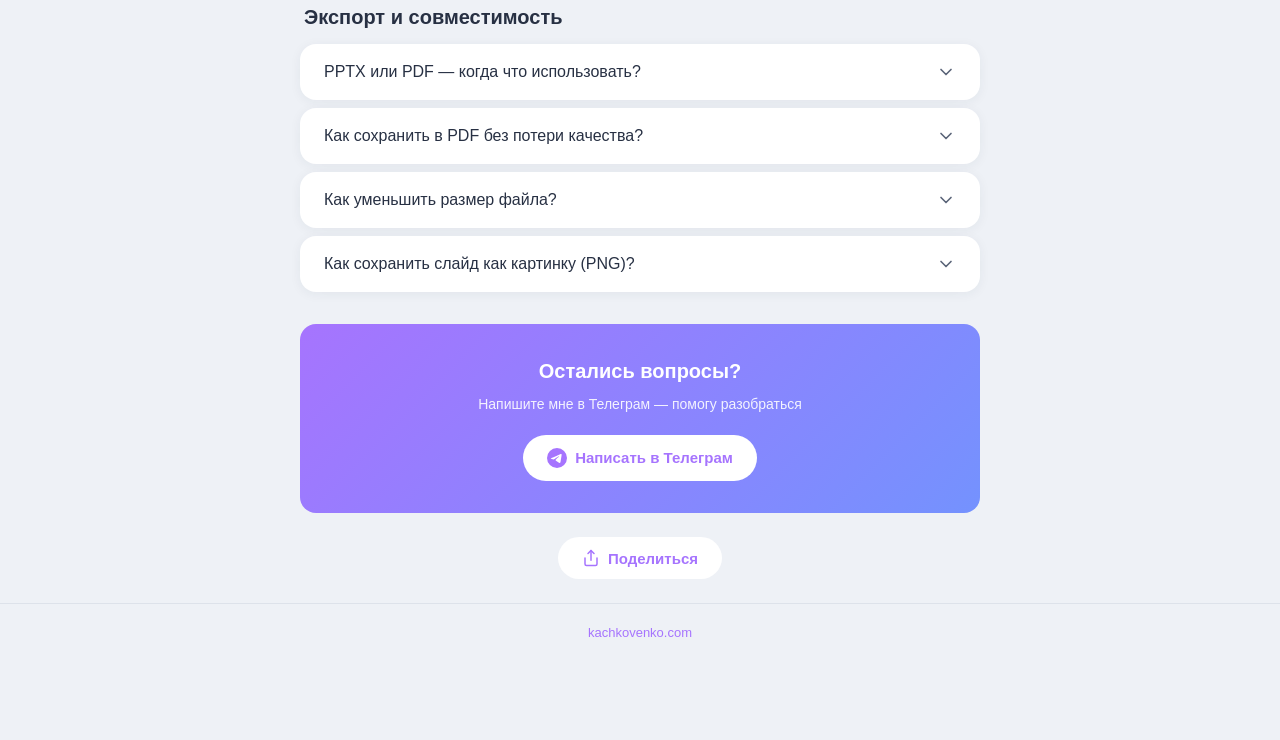
==== commit bd61ff7a: "fix: restore safe-area-inset-top on hero, add top margin for tabs without hero Co-Authored-By: Claud" ====
--- a/index.html
+++ b/index.html
@@ -153,7 +153,7 @@
 
   <!-- === Tab: Inspiration === -->
   <div class="tab-panel" id="tab-inspiration">
-    <div class="tab-page">
+    <div class="tab-page tab-page-standalone">
       <div class="tab-placeholder">
         <svg viewBox="0 0 24 24" fill="none" stroke="currentColor" stroke-width="1.5" stroke-linecap="round" stroke-linejoin="round" class="tab-placeholder-icon"><polygon points="12 2 15.09 8.26 22 9.27 17 14.14 18.18 21.02 12 17.77 5.82 21.02 7 14.14 2 9.27 8.91 8.26 12 2"/></svg>
         <p class="tab-placeholder-text">Скоро здесь будет много&nbsp;интересного</p>
--- a/style.css
+++ b/style.css
@@ -231,7 +231,7 @@
 .hero {
   background: linear-gradient(135deg, var(--primary), var(--secondary));
   color: #fff;
-  padding: 72px 0 40px;
+  padding: calc(88px + env(safe-area-inset-top, 0)) 0 40px;
   text-align: left;
 }
 
@@ -737,6 +737,10 @@
   max-width: 720px;
   margin: 24px auto 32px;
   padding: 0 20px;
+}
+
+.tab-page-standalone {
+  margin-top: calc(72px + env(safe-area-inset-top, 0));
 }
 
 .tab-page-title {
@@ -1010,7 +1014,7 @@
     font-size: 36px;
   }
   .hero {
-    padding: calc(64px + env(safe-area-inset-top, 0)) 0 52px;
+    padding: calc(80px + env(safe-area-inset-top, 0)) 0 52px;
   }
   .search-wrap {
     margin-top: -28px;
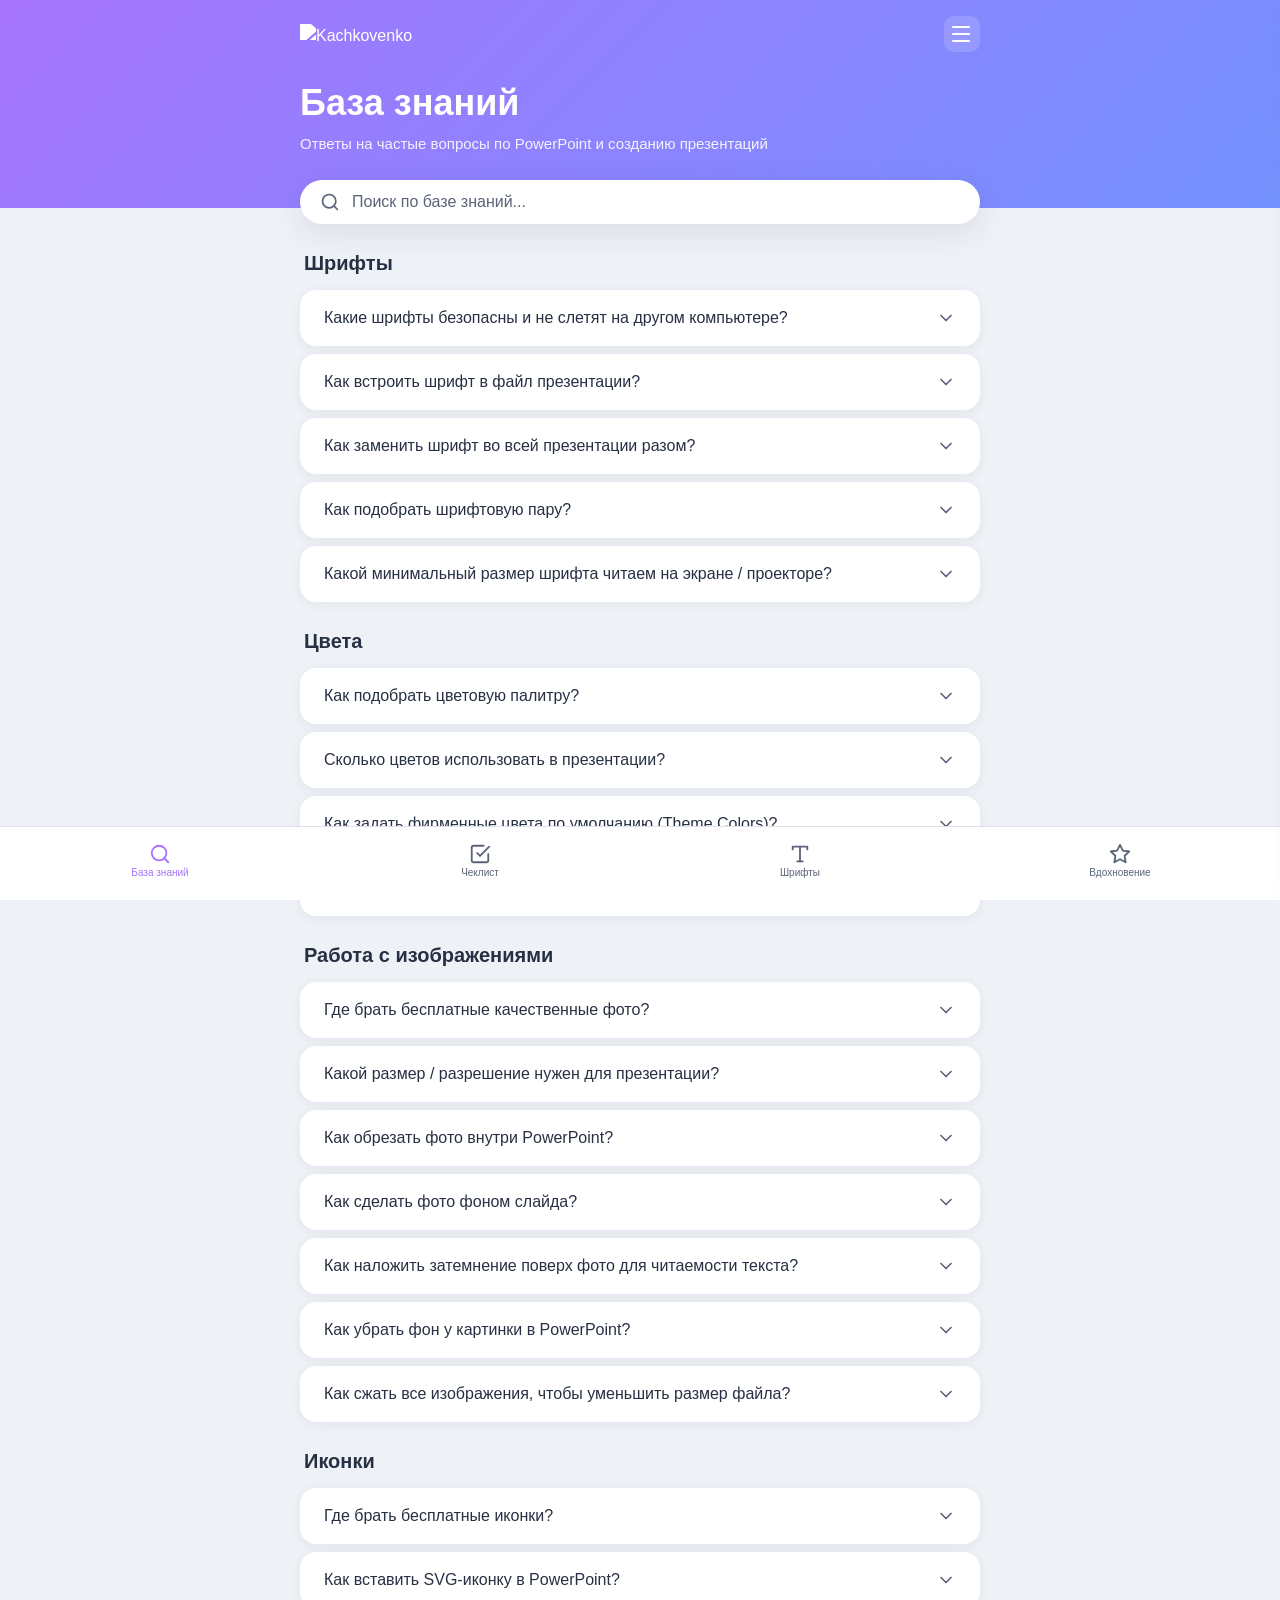
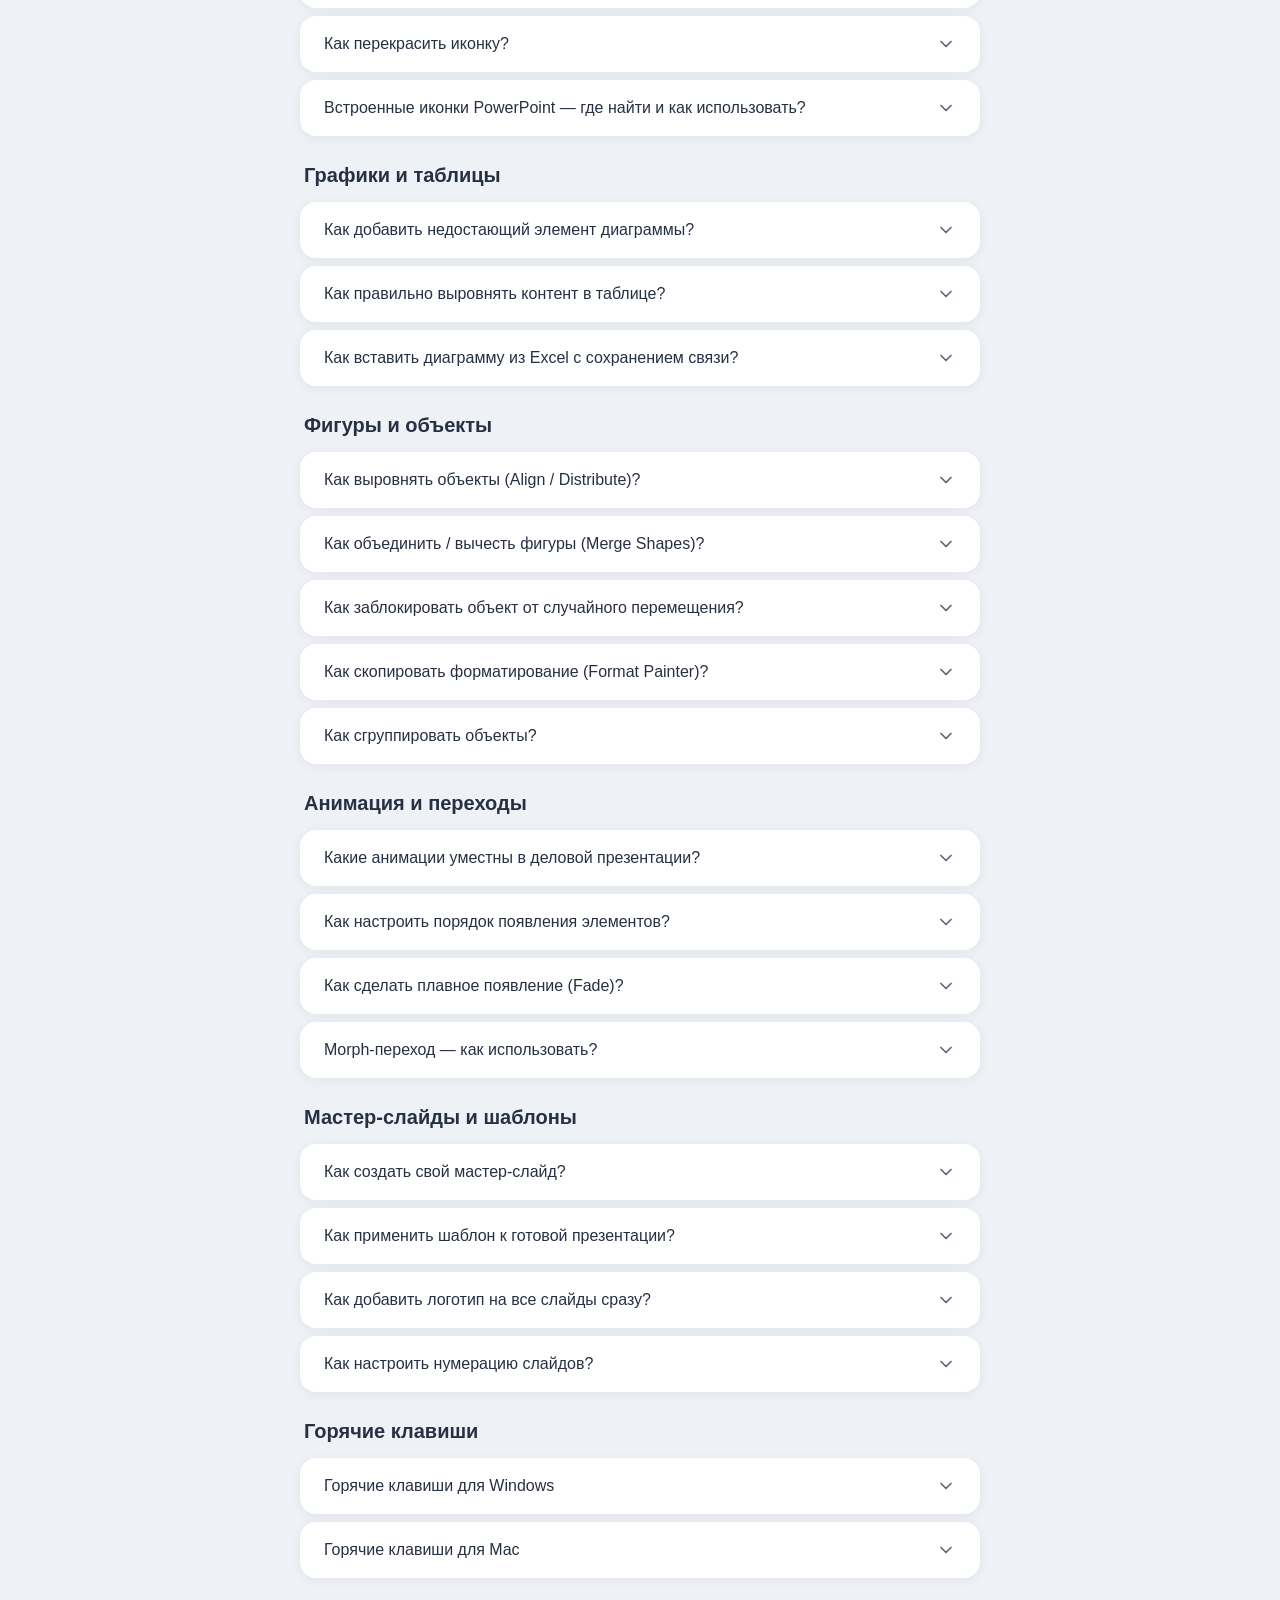
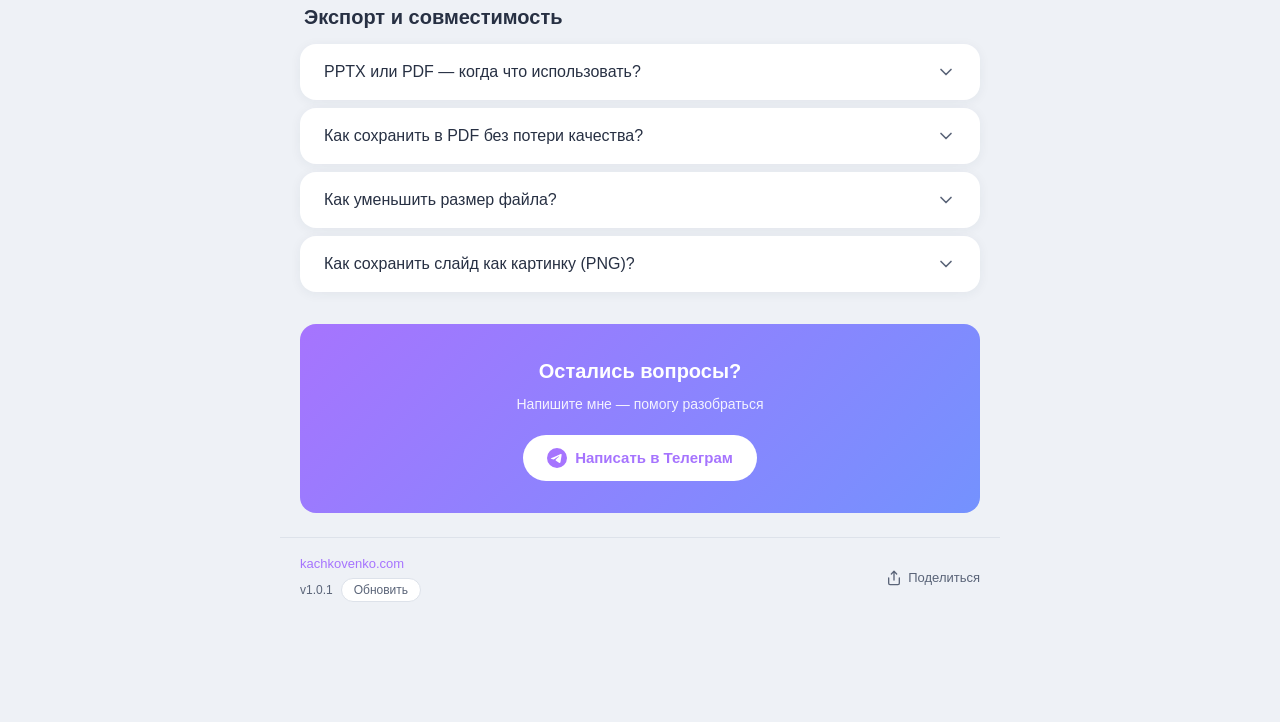
==== commit c2092357: "feat: add version display, update button & redesign footer (v1.0.1) - Show app version and "Обновить" ====
--- a/index.html
+++ b/index.html
@@ -165,7 +165,7 @@
   <section class="contacts-section" id="contacts">
     <div class="contacts-inner">
       <h2 class="contacts-title">Остались вопросы?</h2>
-      <p class="contacts-text">Напишите мне в&nbsp;Телеграм&nbsp;— помогу разобраться</p>
+      <p class="contacts-text">Напишите мне&nbsp;— помогу разобраться</p>
       <a href="https://t.me/maxkachkovenko" target="_blank" rel="noopener" class="contacts-btn">
         <svg viewBox="0 0 24 24" fill="currentColor" width="20" height="20"><path d="M11.944 0A12 12 0 0 0 0 12a12 12 0 0 0 12 12 12 12 0 0 0 12-12A12 12 0 0 0 12 0a12 12 0 0 0-.056 0zm4.962 7.224c.1-.002.321.023.465.14a.506.506 0 0 1 .171.325c.016.093.036.306.02.472-.18 1.898-.962 6.502-1.36 8.627-.168.9-.499 1.201-.82 1.23-.696.065-1.225-.46-1.9-.902-1.056-.693-1.653-1.124-2.678-1.8-1.185-.78-.417-1.21.258-1.91.177-.184 3.247-2.977 3.307-3.23.007-.032.014-.15-.056-.212s-.174-.041-.249-.024c-.106.024-1.793 1.14-5.061 3.345-.479.33-.913.492-1.302.48-.428-.013-1.252-.242-1.865-.44-.752-.245-1.349-.374-1.297-.789.027-.216.325-.437.893-.663 3.498-1.524 5.83-2.529 6.998-3.014 3.332-1.386 4.025-1.627 4.476-1.635z"/></svg>
         Написать в&nbsp;Телеграм
@@ -173,20 +173,25 @@
     </div>
   </section>
 
-  <!-- Share -->
-  <div class="contacts-section">
-    <div style="text-align: center;">
+  <!-- Footer -->
+  <footer class="footer">
+    <div class="footer-inner">
+      <div class="footer-left">
+        <a href="https://kachkovenko.com" target="_blank" rel="noopener">kachkovenko.com</a>
+        <div class="footer-version">
+          <span id="app-version" class="version-label"></span>
+          <button id="update-btn" class="update-btn">Обновить</button>
+        </div>
+      </div>
       <button class="share-btn" id="share-btn">
         <svg viewBox="0 0 24 24" fill="none" stroke="currentColor" stroke-width="2" stroke-linecap="round" stroke-linejoin="round"><path d="M4 12v8a2 2 0 0 0 2 2h12a2 2 0 0 0 2-2v-8"/><polyline points="16 6 12 2 8 6"/><line x1="12" y1="2" x2="12" y2="15"/></svg>
         Поделиться
       </button>
     </div>
-  </div>
-
-  <!-- Footer -->
-  <footer class="footer">
-    <a href="https://kachkovenko.com" target="_blank" rel="noopener">kachkovenko.com</a>
   </footer>
+
+  <!-- Update Toast -->
+  <div class="update-toast" id="update-toast"></div>
 
   <!-- Bottom Tab Bar -->
   <nav class="tab-bar" id="tab-bar">
--- a/style.css
+++ b/style.css
@@ -127,6 +127,7 @@
 
 .menu-toggle span {
   display: block;
+  width: 18px;
   height: 2px;
   background: #fff;
   border-radius: 2px;
@@ -540,8 +541,22 @@
 /* === Footer === */
 .footer {
   border-top: 1px solid var(--border);
-  padding: 16px 20px 96px;
-  text-align: center;
+  padding: 16px 20px calc(120px + env(safe-area-inset-bottom, 0px));
+  max-width: 720px;
+  margin: 0 auto;
+}
+
+.footer-inner {
+  display: flex;
+  align-items: center;
+  justify-content: space-between;
+}
+
+.footer-left {
+  display: flex;
+  flex-direction: column;
+  align-items: flex-start;
+  gap: 4px;
 }
 
 .footer a {
@@ -553,6 +568,66 @@
 
 .footer a:hover {
   text-decoration: underline;
+}
+
+/* === Footer Version === */
+.footer-version {
+  display: flex;
+  align-items: center;
+  gap: 8px;
+}
+
+.version-label {
+  font-size: 12px;
+  color: var(--text-light);
+}
+
+.update-btn {
+  padding: 4px 12px;
+  border-radius: 30px;
+  border: 1px solid var(--border);
+  background: var(--surface);
+  color: var(--text-light);
+  font-family: inherit;
+  font-size: 12px;
+  font-weight: 500;
+  cursor: pointer;
+  transition: var(--transition);
+}
+
+.update-btn:hover {
+  border-color: var(--primary);
+  color: var(--primary);
+}
+
+.update-btn:disabled {
+  opacity: 0.5;
+  cursor: default;
+}
+
+/* === Update Toast === */
+.update-toast {
+  position: fixed;
+  bottom: 100px;
+  left: 50%;
+  transform: translateX(-50%) translateY(20px);
+  background: var(--text);
+  color: #fff;
+  padding: 12px 24px;
+  border-radius: 30px;
+  font-size: 14px;
+  font-family: inherit;
+  z-index: 1000;
+  opacity: 0;
+  pointer-events: none;
+  transition: opacity 0.3s ease, transform 0.3s ease;
+  white-space: nowrap;
+}
+
+.update-toast.visible {
+  opacity: 1;
+  transform: translateX(-50%) translateY(0);
+  pointer-events: auto;
 }
 
 /* === Install Banner === */
@@ -605,28 +680,26 @@
 .share-btn {
   display: inline-flex;
   align-items: center;
-  gap: 8px;
-  padding: 12px 24px;
-  background: var(--surface);
-  color: var(--primary);
-  border-radius: 30px;
+  gap: 6px;
+  padding: 0;
+  background: none;
+  color: var(--text-light);
   border: none;
   text-decoration: none;
   font-family: inherit;
-  font-size: 15px;
-  font-weight: 600;
+  font-size: 13px;
+  font-weight: 500;
   cursor: pointer;
   transition: var(--transition);
 }
 
 .share-btn:hover {
-  transform: translateY(-1px);
-  box-shadow: 0 4px 16px rgba(0, 0, 0, 0.1);
+  color: var(--primary);
 }
 
 .share-btn svg {
-  width: 18px;
-  height: 18px;
+  width: 16px;
+  height: 16px;
 }
 
 .sidebar-share {
@@ -853,7 +926,7 @@
 /* === Tab Placeholder === */
 .tab-placeholder {
   text-align: center;
-  padding: 80px 20px;
+  padding: 160px 20px 200px;
 }
 
 .tab-placeholder-icon {
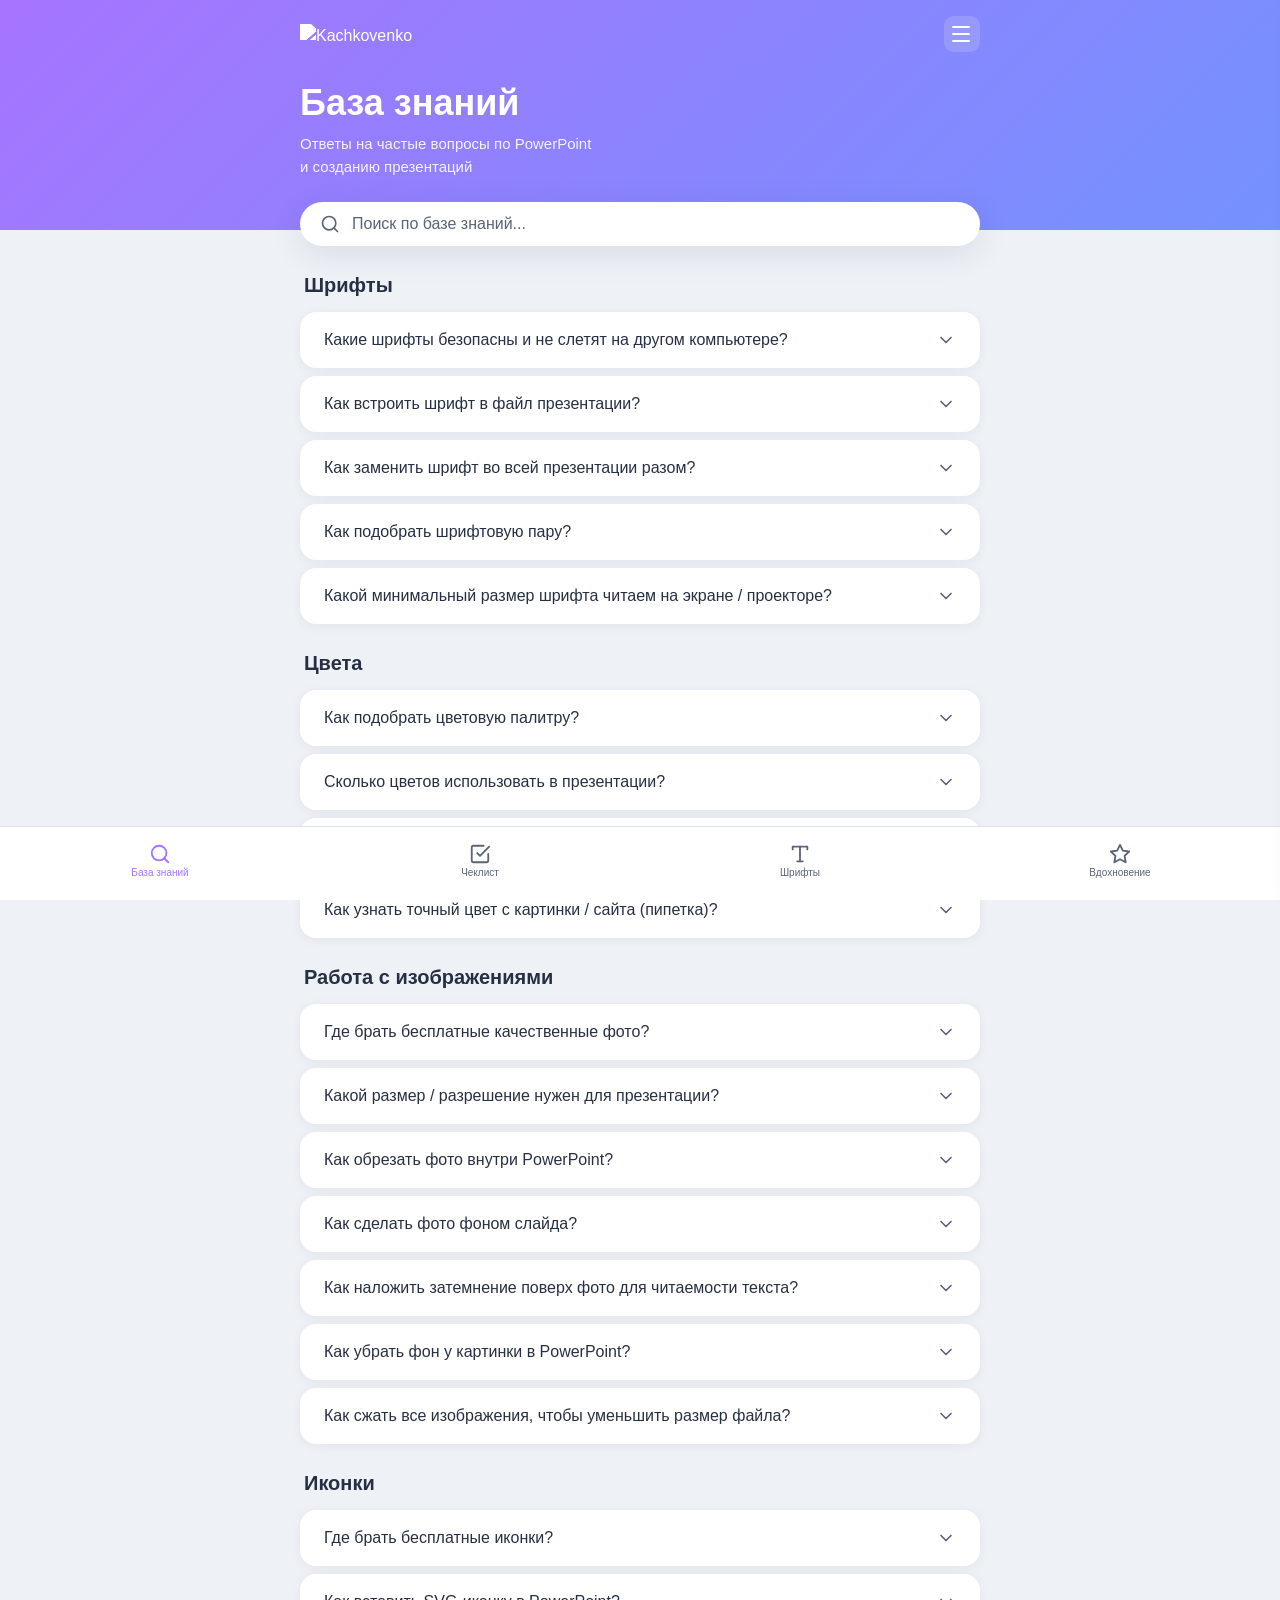
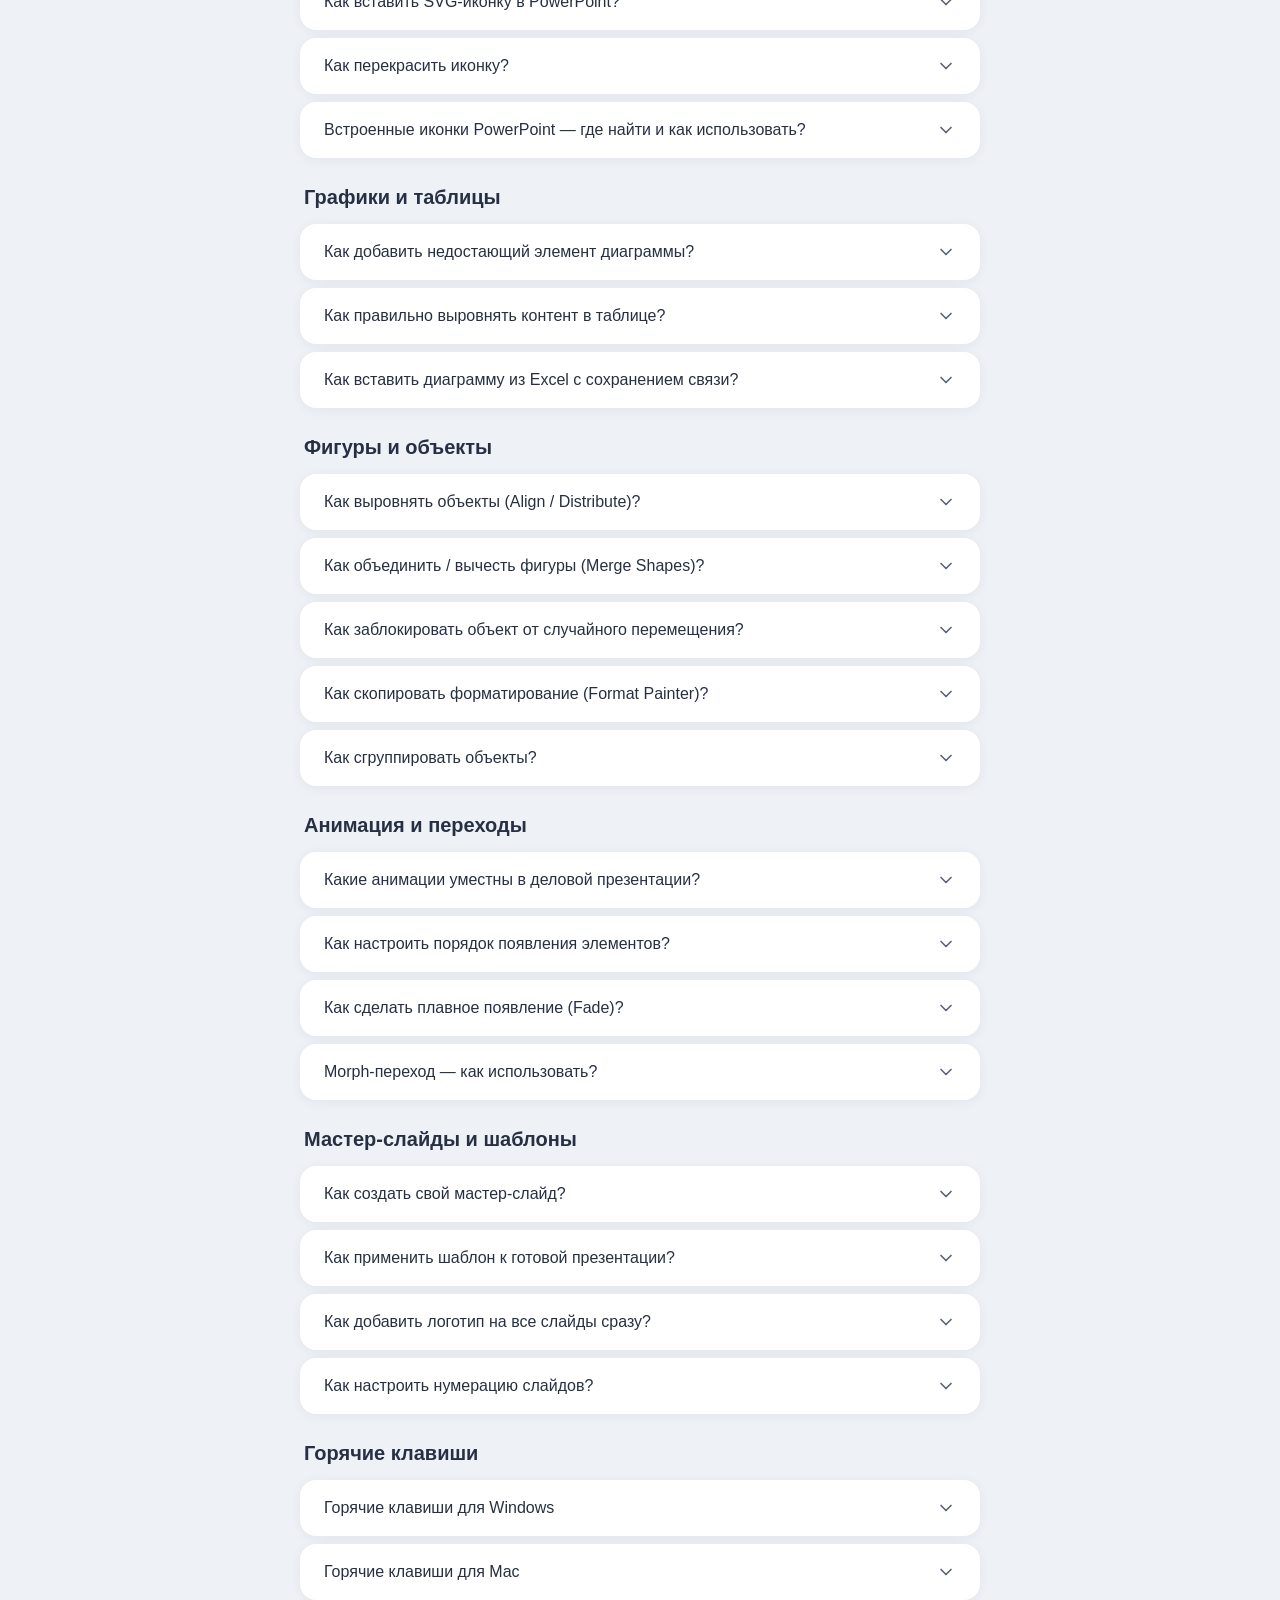
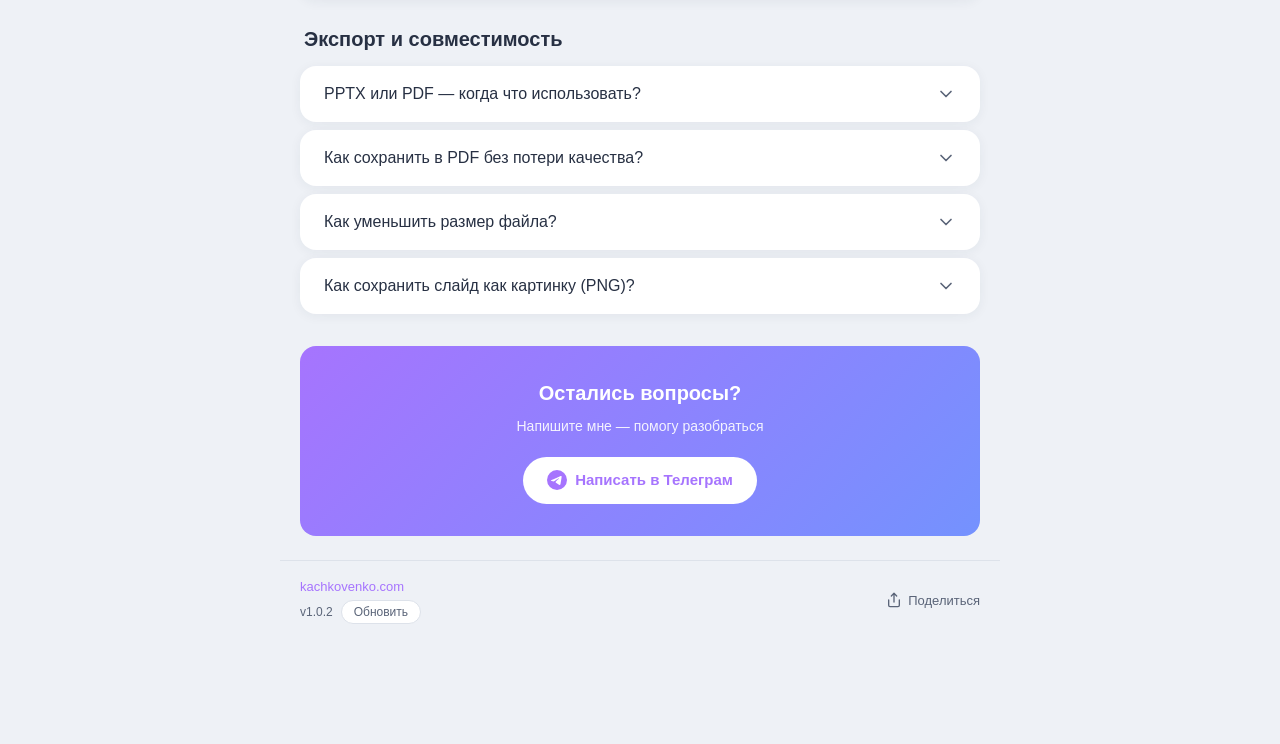
==== commit 238d9e4b: "fix: narrow hero subtitle, add missing nbsp (v1.0.2) - Reduce hero p max-width from 480px to 360px t" ====
--- a/index.html
+++ b/index.html
@@ -43,7 +43,7 @@
   <section class="hero">
     <div class="hero-inner">
       <h1>База знаний</h1>
-      <p>Ответы на частые вопросы по&nbsp;PowerPoint и&nbsp;созданию&nbsp;презентаций</p>
+      <p>Ответы на&nbsp;частые вопросы по&nbsp;PowerPoint и&nbsp;созданию&nbsp;презентаций</p>
     </div>
   </section>
 
@@ -145,7 +145,7 @@
     <section class="hero" id="hero-fonts">
       <div class="hero-inner">
         <h1>Шрифтовые пары</h1>
-        <p>Проверенные сочетания из&nbsp;Google&nbsp;Fonts для&nbsp;ваших презентаций</p>
+        <p>Проверенные сочетания из&nbsp;Google&nbsp;Fonts для&nbsp;ваших&nbsp;презентаций</p>
       </div>
     </section>
     <div class="tab-page" id="font-pairs-content"></div>
--- a/style.css
+++ b/style.css
@@ -252,7 +252,7 @@
 .hero p {
   font-size: 15px;
   opacity: 0.9;
-  max-width: 480px;
+  max-width: 360px;
 }
 
 /* === Search === */
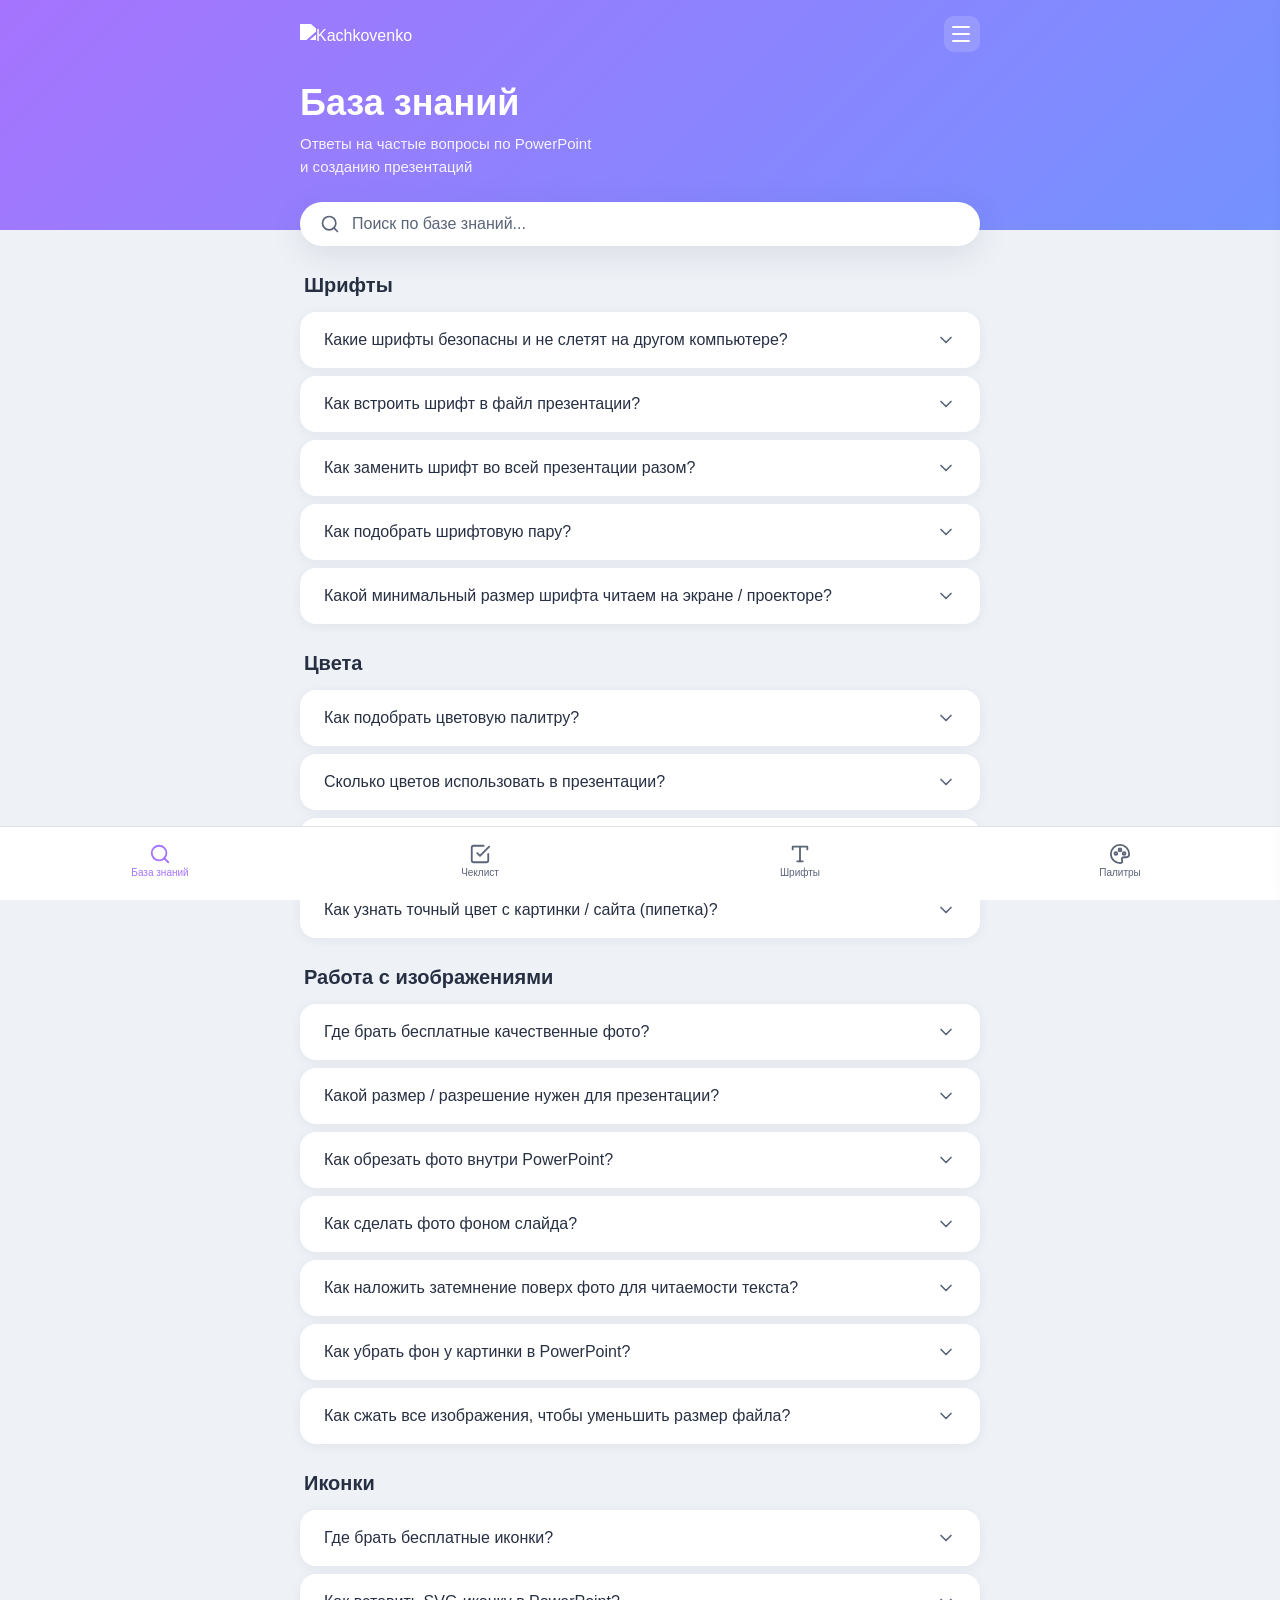
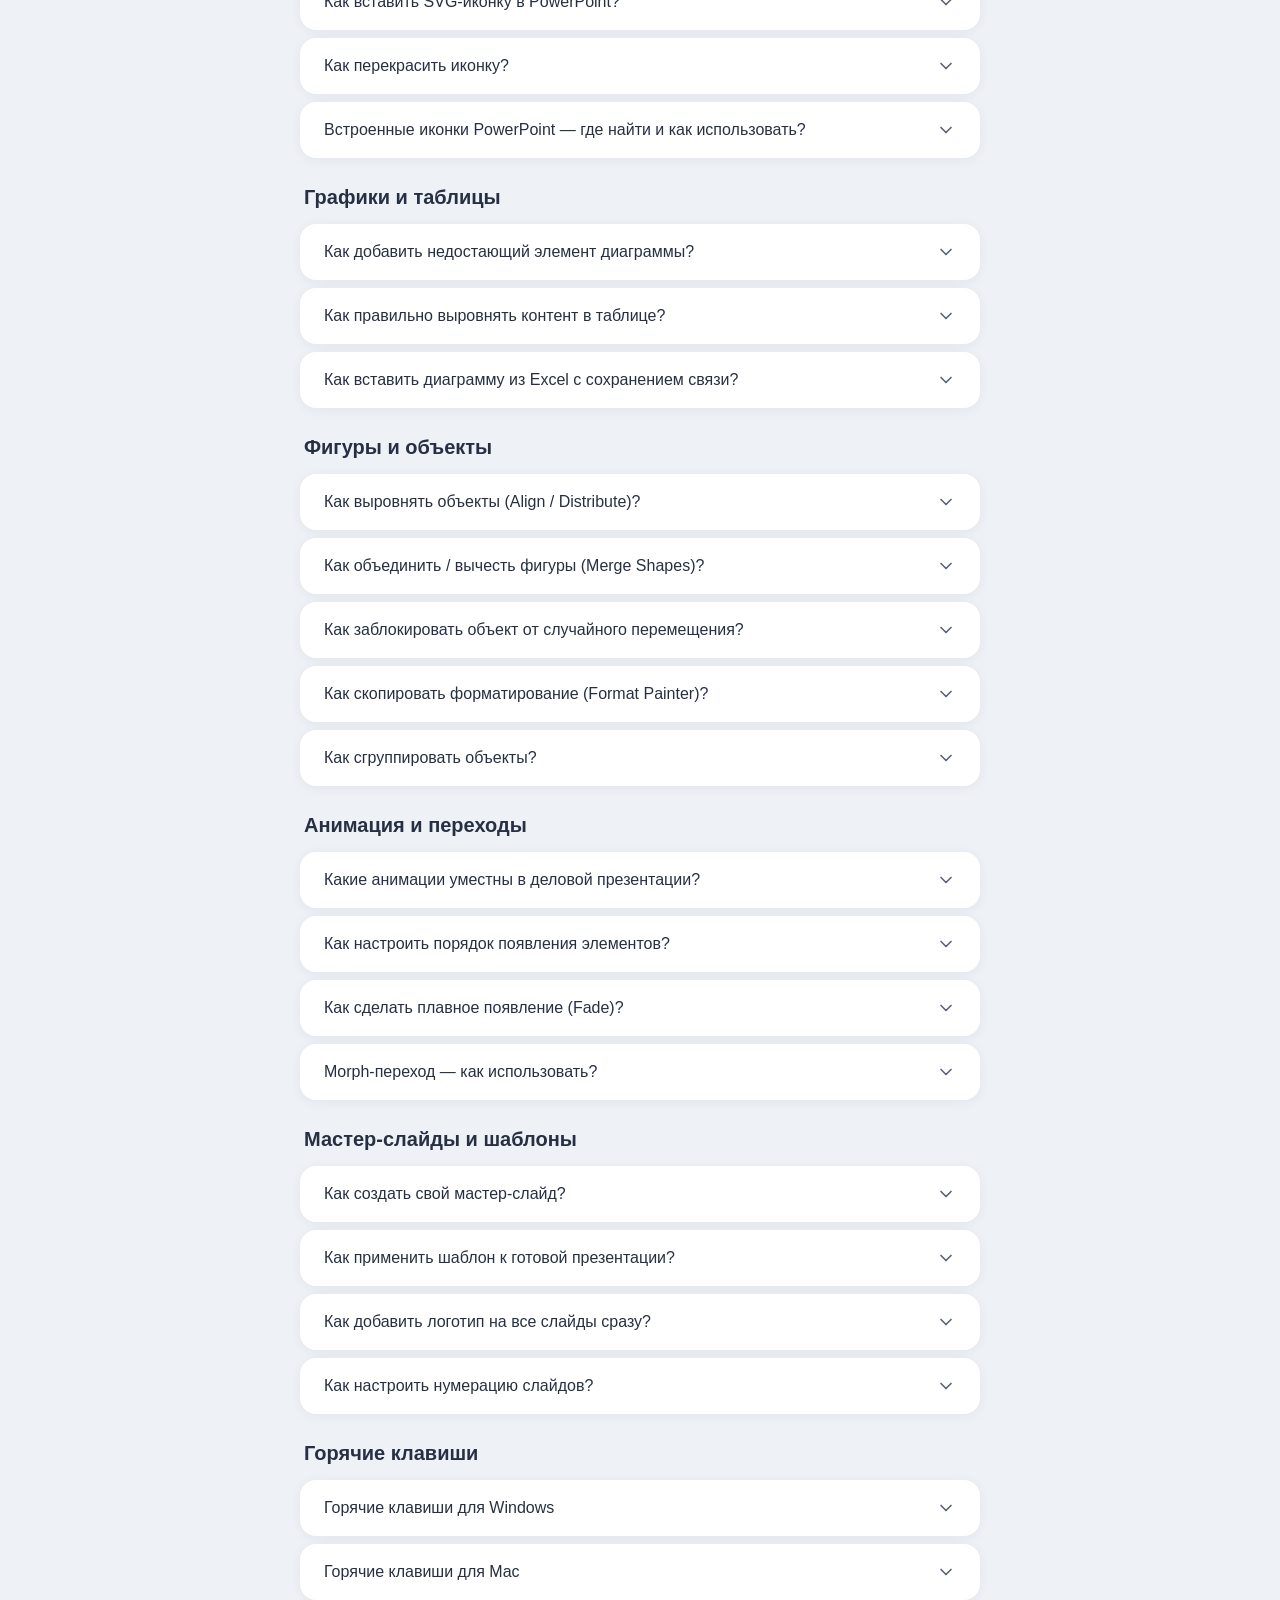
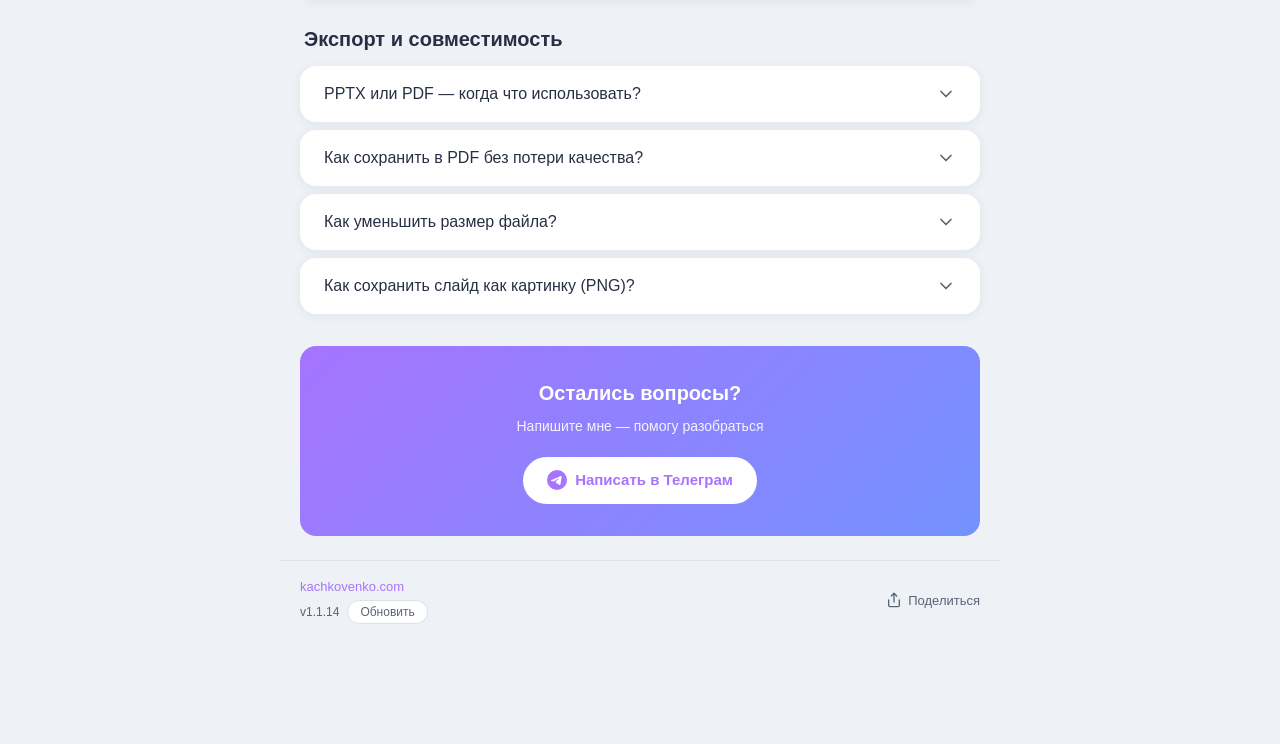
==== commit 6e741495: "feat: replace Inspiration tab with Palette & Gradient generator (v1.1.14) - Add palette generator wi" ====
--- a/index.html
+++ b/index.html
@@ -151,12 +151,86 @@
     <div class="tab-page" id="font-pairs-content"></div>
   </div><!-- /tab-fonts -->
 
-  <!-- === Tab: Inspiration === -->
+  <!-- === Tab: Palettes === -->
   <div class="tab-panel" id="tab-inspiration">
-    <div class="tab-page tab-page-standalone">
-      <div class="tab-placeholder">
-        <svg viewBox="0 0 24 24" fill="none" stroke="currentColor" stroke-width="1.5" stroke-linecap="round" stroke-linejoin="round" class="tab-placeholder-icon"><polygon points="12 2 15.09 8.26 22 9.27 17 14.14 18.18 21.02 12 17.77 5.82 21.02 7 14.14 2 9.27 8.91 8.26 12 2"/></svg>
-        <p class="tab-placeholder-text">Скоро здесь будет много&nbsp;интересного</p>
+    <section class="hero" id="hero-palettes">
+      <div class="hero-inner">
+        <h1>Палитры</h1>
+        <p>Генератор цветовых палитр и&nbsp;градиентов для&nbsp;презентаций</p>
+      </div>
+    </section>
+    <!-- Sub-tab switcher -->
+    <div class="pal-tabs-wrap">
+      <div class="pal-tabs" id="pal-tabs">
+        <button class="pal-tab active" data-subtab="palette">
+          <svg viewBox="0 0 24 24" fill="none" stroke="currentColor" stroke-width="2" stroke-linecap="round" stroke-linejoin="round"><rect x="3" y="3" width="18" height="18" rx="2"/><rect x="7" y="7" width="3" height="3"/><rect x="14" y="7" width="3" height="3"/><rect x="7" y="14" width="3" height="3"/><rect x="14" y="14" width="3" height="3"/></svg>
+          Палитра
+        </button>
+        <button class="pal-tab" data-subtab="gradient">
+          <svg viewBox="0 0 24 24" fill="none" stroke="currentColor" stroke-width="2" stroke-linecap="round" stroke-linejoin="round"><circle cx="12" cy="12" r="10"/><path d="M12 2a10 10 0 0 1 0 20"/></svg>
+          Градиент
+        </button>
+      </div>
+    </div>
+
+    <!-- Sub-tab: Palette -->
+    <div class="pal-subtab active" id="subtab-palette">
+      <div class="tab-page">
+        <div class="pal-section">
+          <div class="pal-controls">
+            <div class="pal-controls-main">
+              <div class="pal-seed-row">
+                <div class="pal-color-picker-wrap">
+                  <input type="color" id="pal-color-picker" class="pal-color-picker" value="#ffffff">
+                </div>
+                <input type="text" id="pal-seed-input" class="pal-seed-input" placeholder="Свой цвет" maxlength="7">
+              </div>
+              <div class="pal-mode-seg" id="pal-mode-seg">
+                <button class="pal-seg-item active" data-mode="auto">Авто</button>
+                <button class="pal-seg-item" data-mode="shades">Оттенки</button>
+              </div>
+              <button class="pal-generate-btn" id="pal-generate-btn">Создать</button>
+            </div>
+          </div>
+          <div class="pal-display" id="pal-display"></div>
+          <div class="pal-actions">
+            <button class="pal-action-btn" id="pal-share-btn">
+              <svg viewBox="0 0 24 24" fill="none" stroke="currentColor" stroke-width="2" stroke-linecap="round" stroke-linejoin="round" width="16" height="16"><path d="M4 12v8a2 2 0 0 0 2 2h12a2 2 0 0 0 2-2v-8"/><polyline points="16 6 12 2 8 6"/><line x1="12" y1="2" x2="12" y2="15"/></svg>
+              Поделиться
+            </button>
+            <button class="pal-action-btn" id="pal-copy-btn">
+              <svg viewBox="0 0 24 24" fill="none" stroke="currentColor" stroke-width="2" stroke-linecap="round" stroke-linejoin="round" width="16" height="16"><rect x="9" y="9" width="13" height="13" rx="2" ry="2"/><path d="M5 15H4a2 2 0 0 1-2-2V4a2 2 0 0 1 2-2h9a2 2 0 0 1 2 2v1"/></svg>
+              Скопировать HEX
+            </button>
+          </div>
+        </div>
+      </div>
+    </div>
+
+    <!-- Sub-tab: Gradient -->
+    <div class="pal-subtab" id="subtab-gradient">
+      <div class="tab-page">
+        <div class="pal-section">
+          <div class="pal-controls">
+            <div class="pal-controls-main">
+              <div class="pal-seed-row">
+                <div class="pal-color-picker-wrap">
+                  <input type="color" id="grad-color-picker" class="pal-color-picker" value="#ffffff">
+                </div>
+                <input type="text" id="grad-seed-input" class="pal-seed-input" placeholder="Свой цвет" maxlength="7">
+              </div>
+              <button class="pal-generate-btn" id="grad-generate-btn">Создать</button>
+            </div>
+          </div>
+          <div class="grad-preview" id="grad-preview"></div>
+          <div class="grad-markers" id="grad-markers"></div>
+          <div class="pal-actions">
+            <button class="pal-action-btn" id="grad-copy-btn">
+              <svg viewBox="0 0 24 24" fill="none" stroke="currentColor" stroke-width="2" stroke-linecap="round" stroke-linejoin="round" width="16" height="16"><rect x="9" y="9" width="13" height="13" rx="2" ry="2"/><path d="M5 15H4a2 2 0 0 1-2-2V4a2 2 0 0 1 2-2h9a2 2 0 0 1 2 2v1"/></svg>
+              Скопировать HEX
+            </button>
+          </div>
+        </div>
       </div>
     </div>
   </div><!-- /tab-inspiration -->
@@ -208,8 +282,8 @@
       <span>Шрифты</span>
     </button>
     <button class="tab-bar-item" data-tab="inspiration">
-      <svg viewBox="0 0 24 24" fill="none" stroke="currentColor" stroke-width="2" stroke-linecap="round" stroke-linejoin="round"><polygon points="12 2 15.09 8.26 22 9.27 17 14.14 18.18 21.02 12 17.77 5.82 21.02 7 14.14 2 9.27 8.91 8.26 12 2"/></svg>
-      <span>Вдохновение</span>
+      <svg viewBox="0 0 24 24" fill="none" stroke="currentColor" stroke-width="2" stroke-linecap="round" stroke-linejoin="round"><path d="M12 22C6.5 22 2 17.5 2 12S6.5 2 12 2s10 4.5 10 10c0 2-1 3.5-3 3.5h-2.5c-1.5 0-2.5 1-2.5 2.5 0 .5.5 1.5.5 2 0 1.5-1 2-2.5 2z"/><circle cx="7.5" cy="11.5" r="1.5"/><circle cx="12" cy="7.5" r="1.5"/><circle cx="16.5" cy="11.5" r="1.5"/></svg>
+      <span>Палитры</span>
     </button>
   </nav>
 
--- a/style.css
+++ b/style.css
@@ -1079,6 +1079,328 @@
 .font-card-share:hover {
   background: var(--border);
   color: var(--text);
+}
+
+/* === Palettes & Gradients === */
+.pal-tabs-wrap {
+  max-width: 720px;
+  margin: -24px auto 0;
+  padding: 0 20px;
+  position: relative;
+  z-index: 10;
+}
+
+.pal-tabs {
+  display: flex;
+  background: var(--surface);
+  border-radius: 30px;
+  padding: 12px 20px;
+  box-shadow: var(--shadow-lg);
+  gap: 12px;
+}
+
+.pal-tab {
+  flex: 1;
+  display: flex;
+  align-items: center;
+  justify-content: center;
+  gap: 8px;
+  padding: 0;
+  border: none;
+  border-radius: 0;
+  background: none;
+  color: var(--text-light);
+  font-family: inherit;
+  font-size: 15px;
+  font-weight: 500;
+  cursor: pointer;
+  transition: var(--transition);
+}
+
+.pal-tab svg {
+  width: 18px;
+  height: 18px;
+  flex-shrink: 0;
+}
+
+.pal-tab.active {
+  color: var(--primary);
+  font-weight: 600;
+}
+
+.pal-subtab {
+  display: none;
+}
+
+.pal-subtab.active {
+  display: block;
+}
+
+.pal-section {
+  margin-bottom: 32px;
+}
+
+.pal-subtab .tab-page {
+  margin-top: 48px;
+}
+
+.pal-controls {
+  margin-bottom: 32px;
+}
+
+.pal-controls-main {
+  display: flex;
+  align-items: center;
+  gap: 10px;
+  flex-wrap: wrap;
+}
+
+.pal-controls-main .pal-mode-seg {
+  margin-right: auto;
+}
+
+/* Segmented mode control */
+.pal-mode-seg {
+  display: flex;
+  background: var(--bg);
+  border-radius: var(--radius-sm);
+  padding: 3px;
+  flex-shrink: 0;
+}
+
+.pal-seg-item {
+  padding: 6px 14px;
+  border-radius: 8px;
+  border: none;
+  background: none;
+  color: var(--text-light);
+  font-family: inherit;
+  font-size: 12px;
+  font-weight: 500;
+  cursor: pointer;
+  transition: var(--transition);
+  text-align: center;
+}
+
+.pal-seg-item.active {
+  background: var(--surface);
+  color: var(--text);
+  box-shadow: 0 1px 4px rgba(39, 48, 67, 0.1);
+}
+
+.pal-seed-row {
+  display: flex;
+  align-items: center;
+  gap: 8px;
+}
+
+.pal-color-picker-wrap {
+  width: 40px;
+  height: 40px;
+  border-radius: 50%;
+  border: 2px solid var(--border);
+  flex-shrink: 0;
+  position: relative;
+  background-image:
+    linear-gradient(45deg, #ccc 25%, transparent 25%),
+    linear-gradient(-45deg, #ccc 25%, transparent 25%),
+    linear-gradient(45deg, transparent 75%, #ccc 75%),
+    linear-gradient(-45deg, transparent 75%, #ccc 75%);
+  background-size: 12px 12px;
+  background-position: 0 0, 0 6px, 6px -6px, -6px 0;
+}
+
+.pal-color-picker-wrap::after {
+  content: '';
+  position: absolute;
+  bottom: -6px;
+  right: -8px;
+  width: 18px;
+  height: 20px;
+  background-image: url('icons/Pointer.svg');
+  background-size: contain;
+  background-repeat: no-repeat;
+  pointer-events: none;
+  z-index: 2;
+  filter: drop-shadow(0 1px 2px rgba(0,0,0,0.15));
+}
+
+.pal-color-picker-wrap.has-color::after {
+  display: none;
+}
+
+.pal-color-picker {
+  -webkit-appearance: none;
+  appearance: none;
+  width: 100%;
+  height: 100%;
+  border: none;
+  border-radius: 50%;
+  padding: 0;
+  cursor: pointer;
+  background: none;
+  opacity: 0;
+  overflow: hidden;
+}
+
+.pal-color-picker-wrap.has-color {
+  background-image: none;
+}
+
+.pal-color-picker-wrap.has-color .pal-color-picker {
+  opacity: 1;
+}
+
+.pal-color-picker::-webkit-color-swatch-wrapper {
+  padding: 0;
+}
+
+.pal-color-picker::-webkit-color-swatch {
+  border: none;
+  border-radius: 50%;
+}
+
+.pal-color-picker::-moz-color-swatch {
+  border: none;
+  border-radius: 50%;
+}
+
+.pal-seed-input {
+  width: 110px;
+  padding: 10px 14px;
+  border: 1px solid var(--border);
+  border-radius: var(--radius-sm);
+  font-family: inherit;
+  font-size: 14px;
+  color: var(--text);
+  background: var(--surface);
+  transition: var(--transition);
+}
+
+.pal-seed-input:focus {
+  outline: none;
+  border-color: var(--primary);
+}
+
+.pal-generate-btn {
+  display: inline-flex;
+  align-items: center;
+  justify-content: center;
+  gap: 8px;
+  padding: 12px 24px;
+  border-radius: 30px;
+  border: none;
+  background: var(--primary);
+  color: #fff;
+  font-family: inherit;
+  font-size: 14px;
+  font-weight: 600;
+  cursor: pointer;
+  transition: var(--transition);
+}
+
+.pal-generate-btn:hover {
+  background: var(--primary-hover);
+}
+
+/* Palette display — vertical swatches */
+.pal-display {
+  border-radius: var(--radius);
+  overflow: hidden;
+  box-shadow: var(--shadow);
+  margin-bottom: 16px;
+}
+
+.pal-swatch {
+  display: flex;
+  align-items: center;
+  justify-content: space-between;
+  padding: 0 20px;
+  min-height: 64px;
+  cursor: pointer;
+  transition: var(--transition);
+  position: relative;
+}
+
+.pal-swatch:active {
+  opacity: 0.85;
+}
+
+.pal-swatch-hex {
+  font-size: 14px;
+  font-weight: 600;
+  font-family: inherit;
+  letter-spacing: 0.5px;
+}
+
+.pal-swatch-hint {
+  font-size: 12px;
+  opacity: 0.6;
+}
+
+.pal-actions {
+  display: flex;
+  gap: 8px;
+}
+
+.pal-action-btn {
+  display: inline-flex;
+  align-items: center;
+  gap: 6px;
+  padding: 10px 20px;
+  border-radius: 30px;
+  border: none;
+  background: var(--surface);
+  color: var(--text-light);
+  font-family: inherit;
+  font-size: 13px;
+  font-weight: 600;
+  cursor: pointer;
+  transition: var(--transition);
+  box-shadow: var(--shadow);
+}
+
+.pal-action-btn:hover {
+  color: var(--primary);
+  box-shadow: var(--shadow-lg);
+}
+
+/* Gradient */
+.grad-preview {
+  border-radius: var(--radius);
+  min-height: 180px;
+  box-shadow: var(--shadow);
+  margin-bottom: 12px;
+}
+
+.grad-markers {
+  display: flex;
+  justify-content: space-around;
+  margin-bottom: 16px;
+}
+
+.grad-marker {
+  display: flex;
+  flex-direction: column;
+  align-items: center;
+  gap: 8px;
+  cursor: pointer;
+  flex: 1;
+}
+
+.grad-marker-dot {
+  width: 32px;
+  height: 32px;
+  border-radius: 50%;
+  border: 2px solid var(--border);
+  box-shadow: var(--shadow);
+}
+
+.grad-marker-hex {
+  font-size: 12px;
+  font-weight: 600;
+  color: var(--text-light);
+  font-family: inherit;
 }
 
 /* === Responsive === */
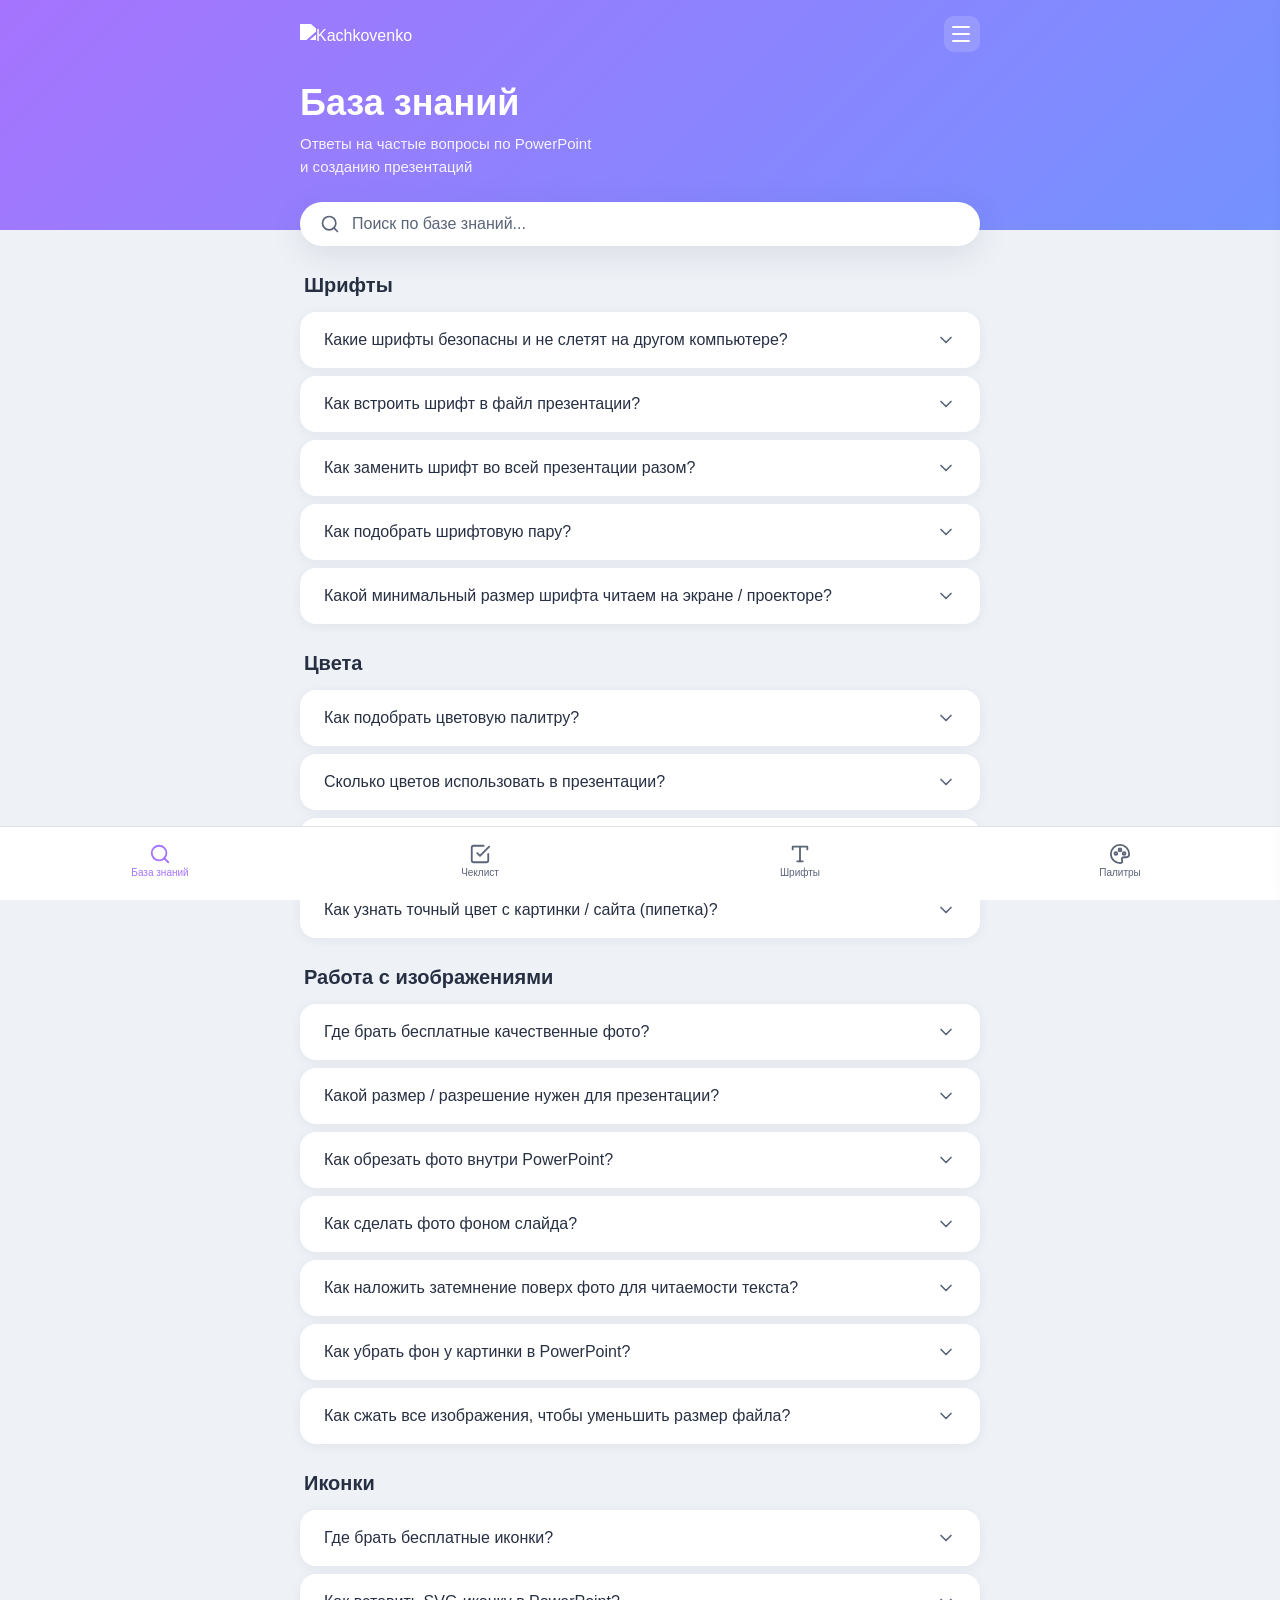
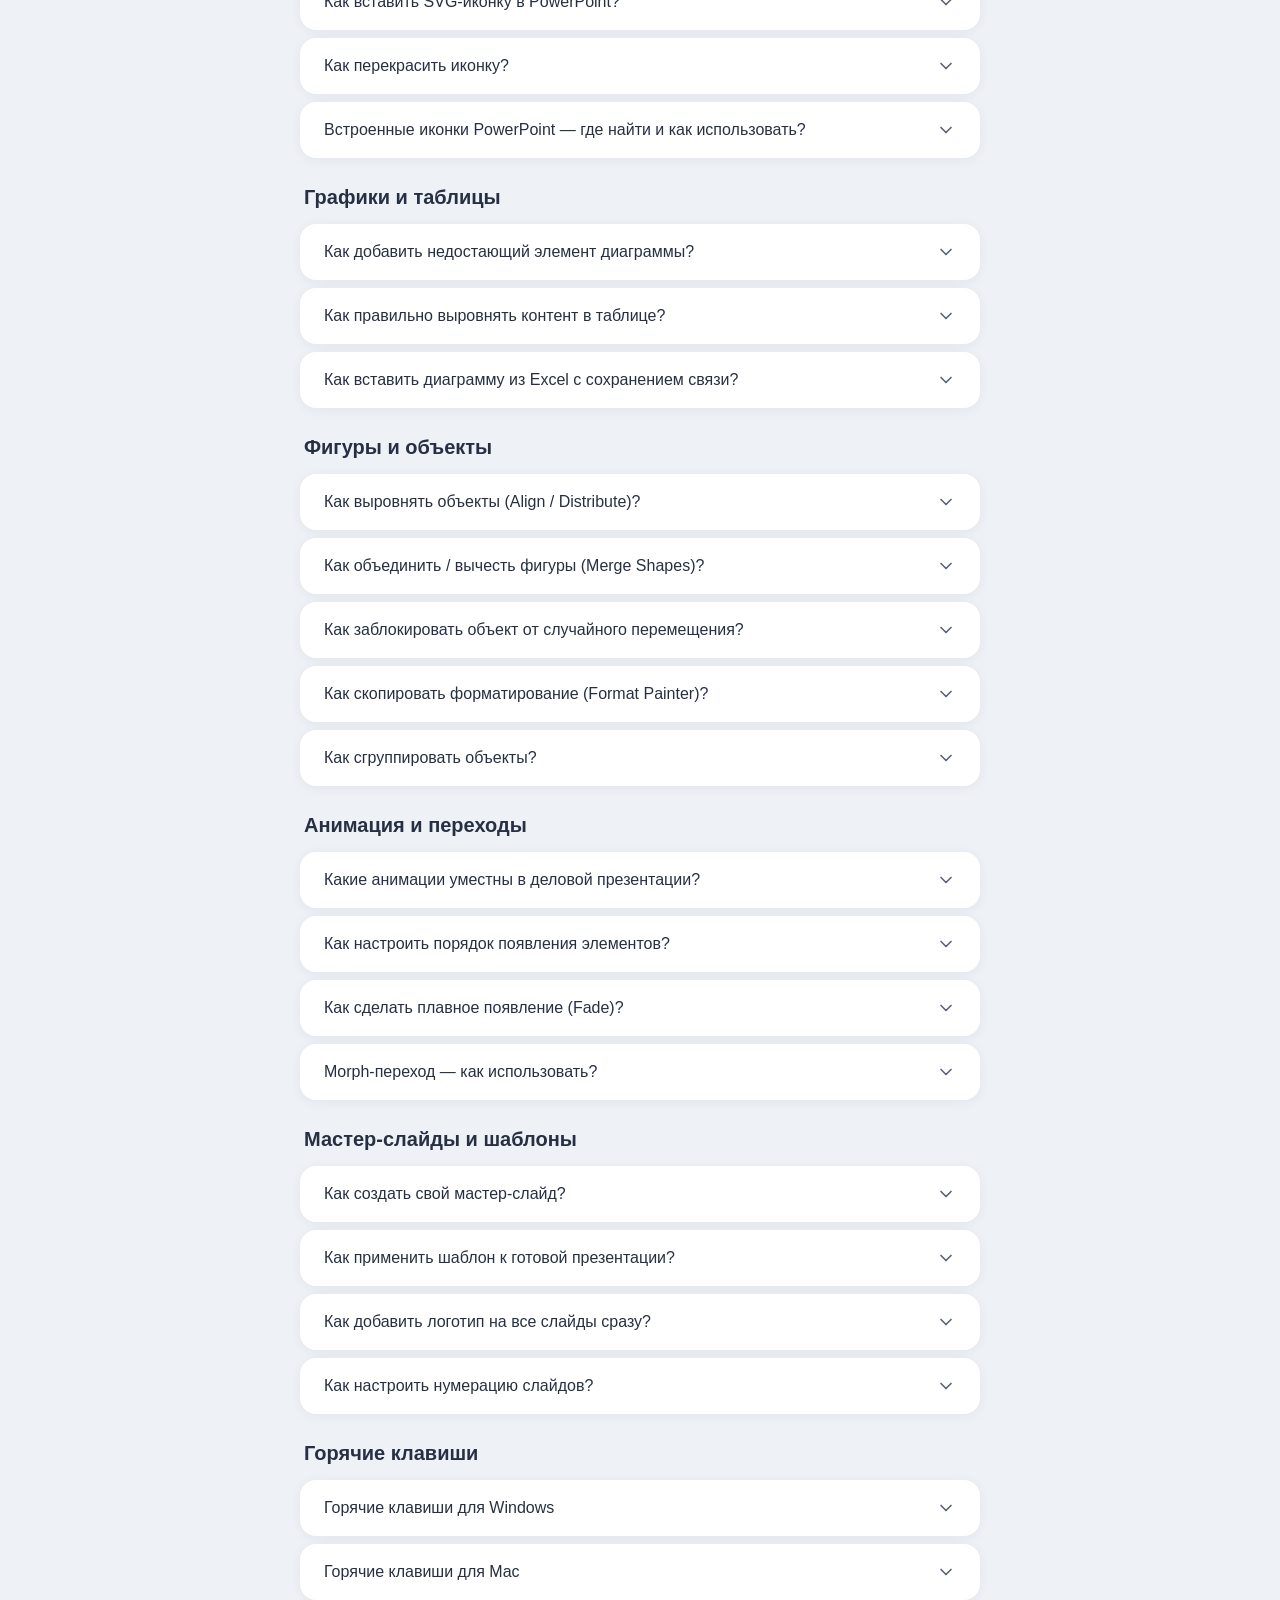
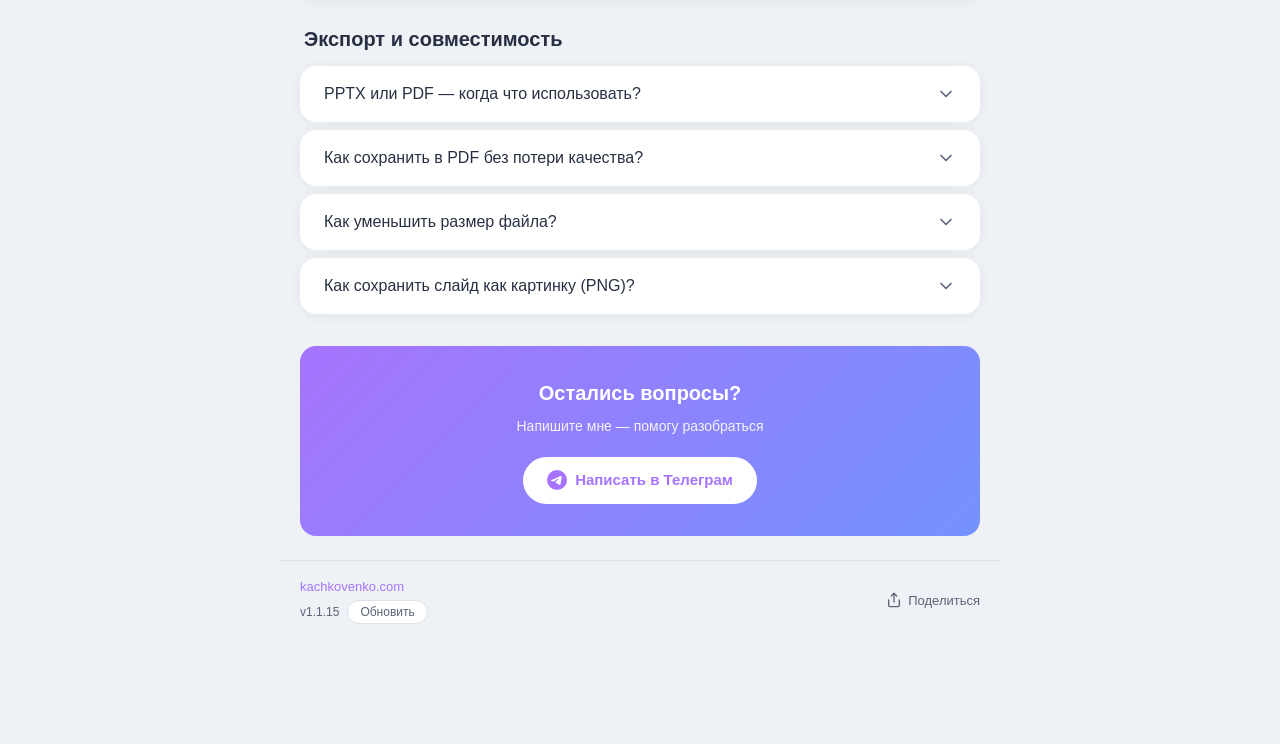
==== commit c0ef881d: "refactor: remove HEX text input, keep only color picker (v1.1.15) Simplify palette and gradient cont" ====
--- a/index.html
+++ b/index.html
@@ -179,11 +179,8 @@
         <div class="pal-section">
           <div class="pal-controls">
             <div class="pal-controls-main">
-              <div class="pal-seed-row">
-                <div class="pal-color-picker-wrap">
-                  <input type="color" id="pal-color-picker" class="pal-color-picker" value="#ffffff">
-                </div>
-                <input type="text" id="pal-seed-input" class="pal-seed-input" placeholder="Свой цвет" maxlength="7">
+              <div class="pal-color-picker-wrap">
+                <input type="color" id="pal-color-picker" class="pal-color-picker" value="#ffffff">
               </div>
               <div class="pal-mode-seg" id="pal-mode-seg">
                 <button class="pal-seg-item active" data-mode="auto">Авто</button>
@@ -213,11 +210,8 @@
         <div class="pal-section">
           <div class="pal-controls">
             <div class="pal-controls-main">
-              <div class="pal-seed-row">
-                <div class="pal-color-picker-wrap">
-                  <input type="color" id="grad-color-picker" class="pal-color-picker" value="#ffffff">
-                </div>
-                <input type="text" id="grad-seed-input" class="pal-seed-input" placeholder="Свой цвет" maxlength="7">
+              <div class="pal-color-picker-wrap">
+                <input type="color" id="grad-color-picker" class="pal-color-picker" value="#ffffff">
               </div>
               <button class="pal-generate-btn" id="grad-generate-btn">Создать</button>
             </div>
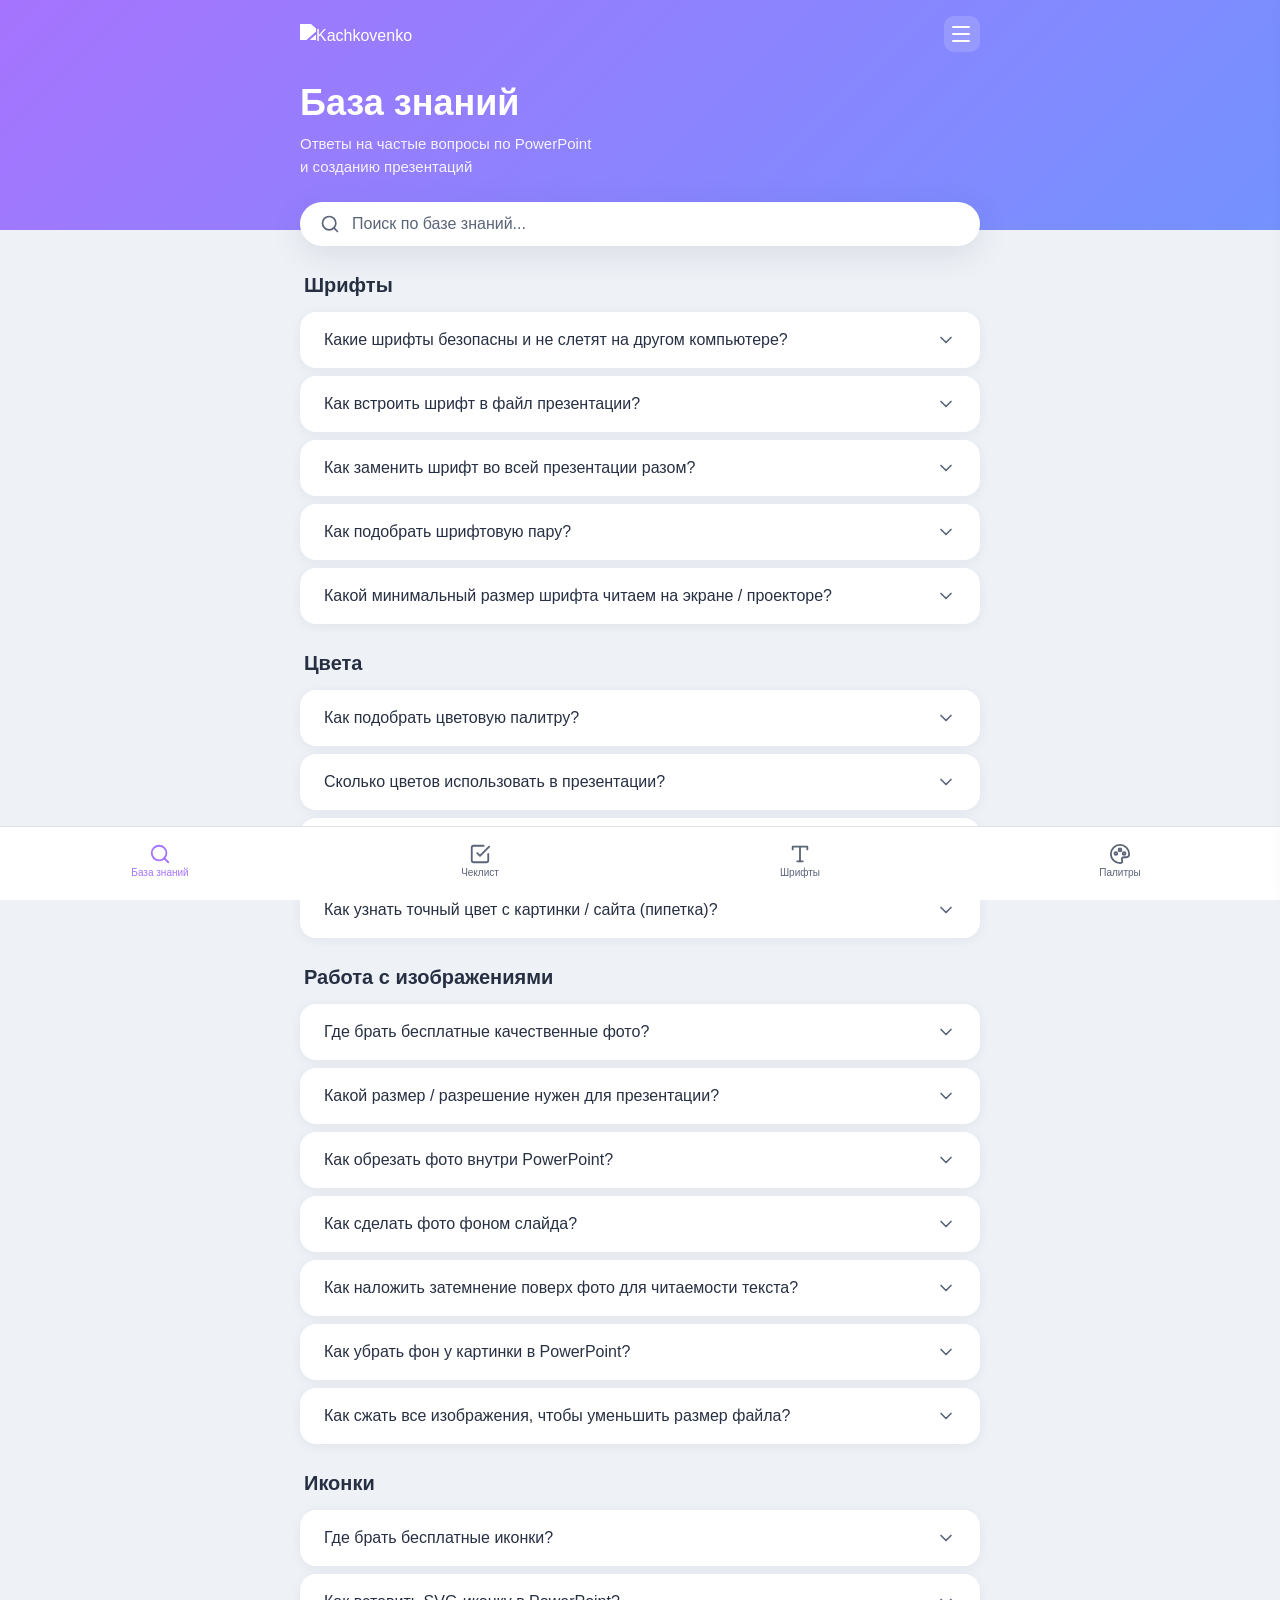
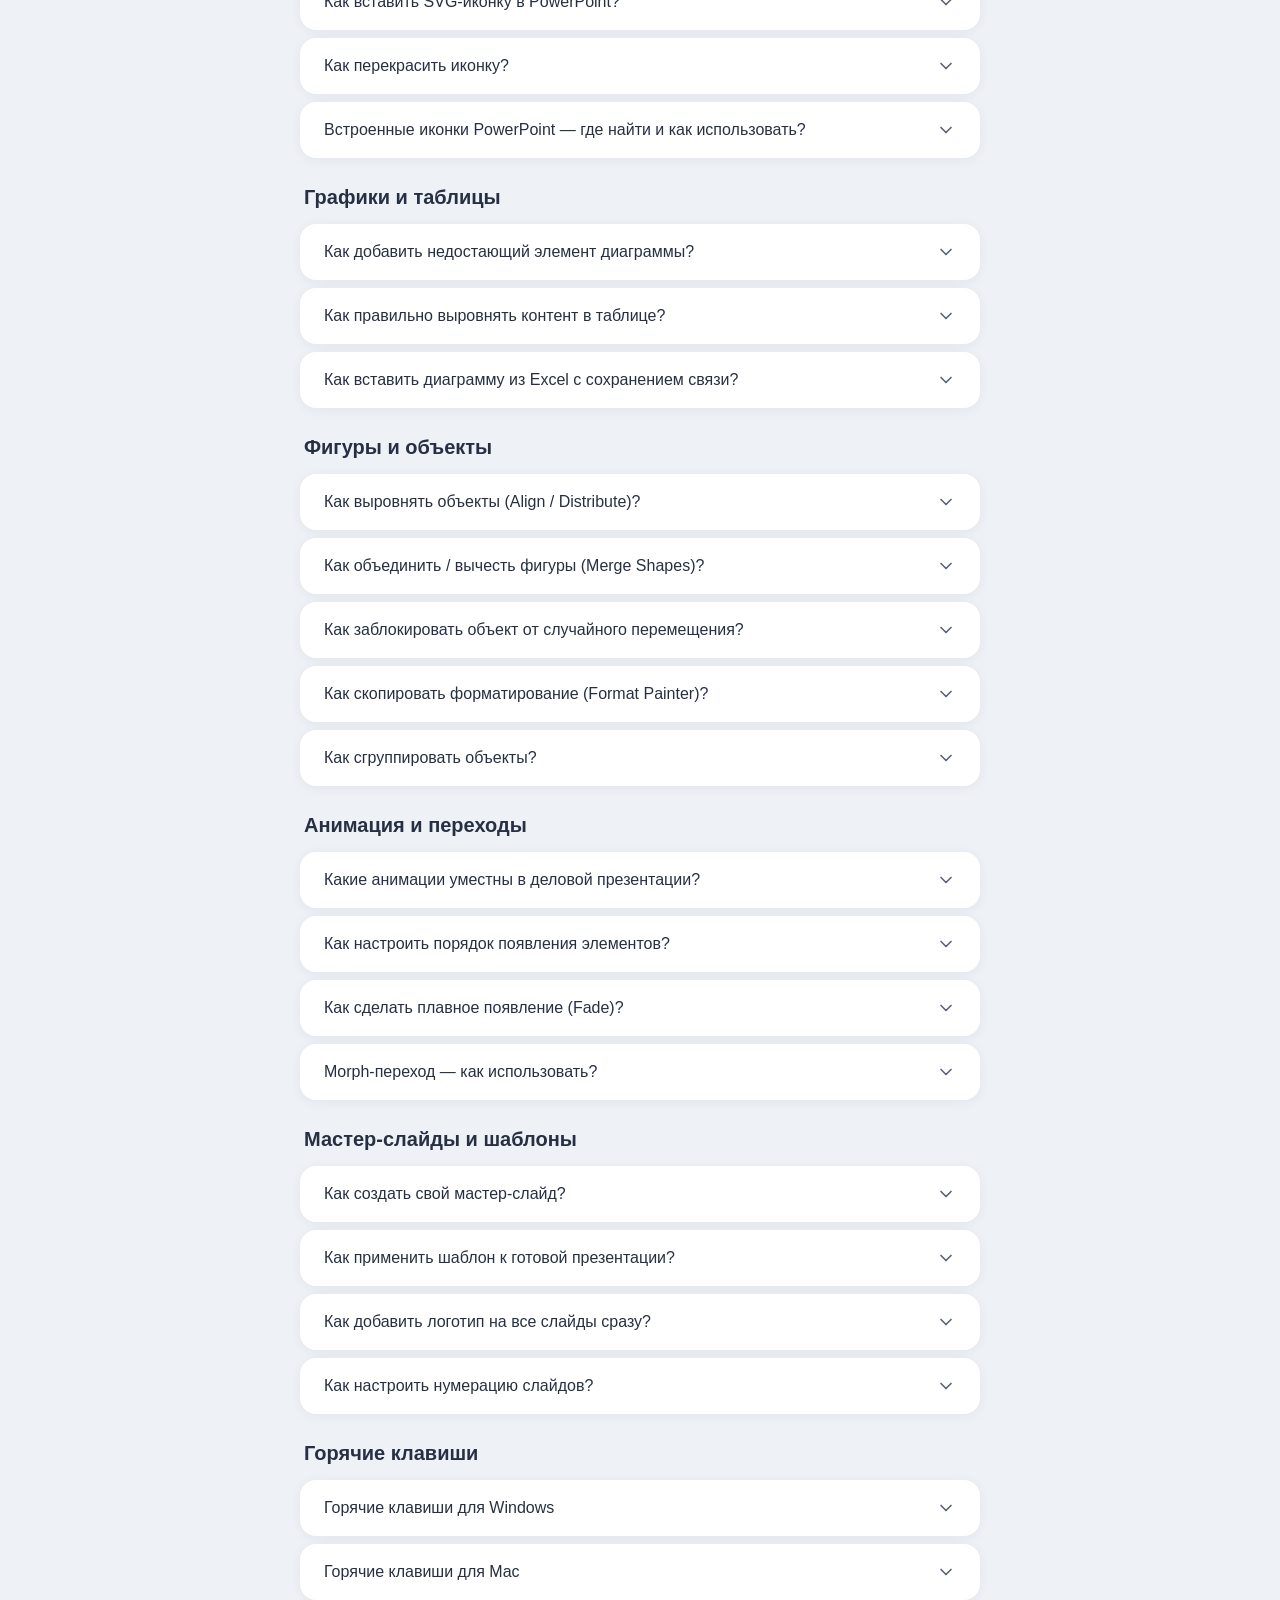
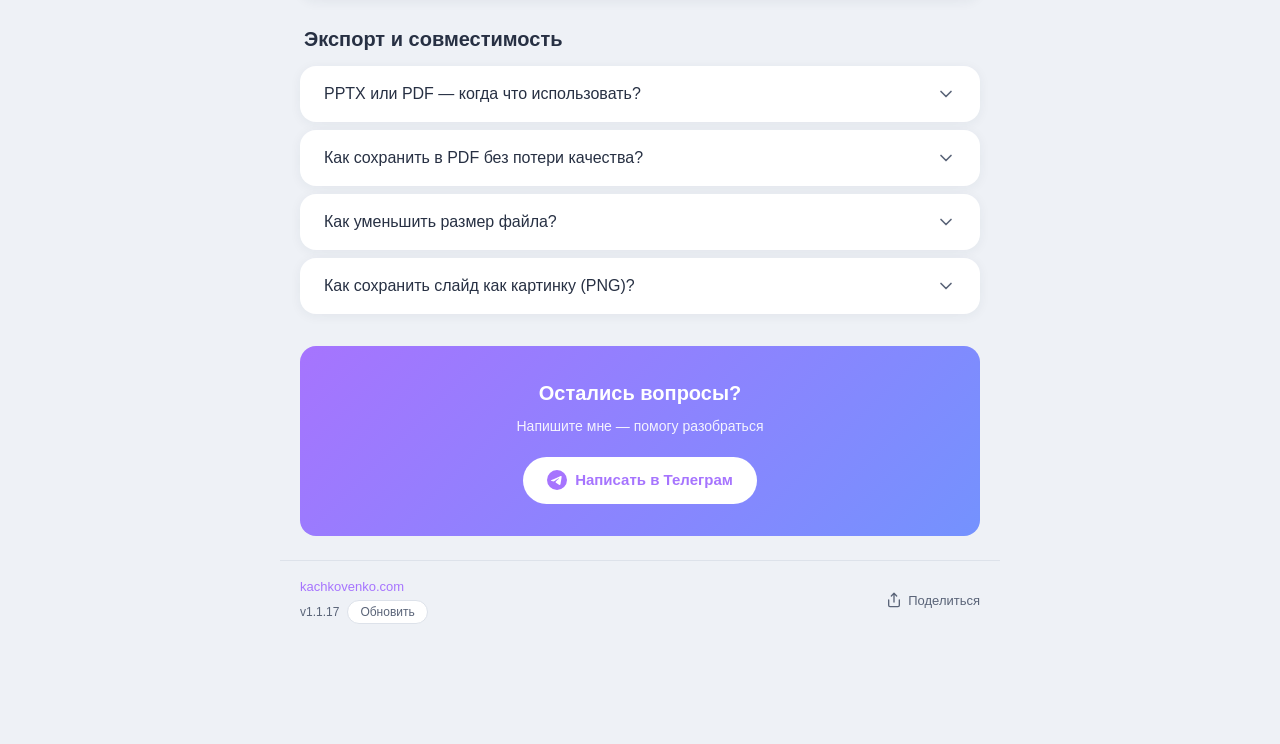
==== commit f8d368cb: "fix: disable pinch-zoom and double-tap zoom (v1.1.17) Add maximum-scale=1.0 and user-scalable=no to " ====
--- a/index.html
+++ b/index.html
@@ -2,7 +2,7 @@
 <html lang="ru">
 <head>
   <meta charset="UTF-8">
-  <meta name="viewport" content="width=device-width, initial-scale=1.0, viewport-fit=cover">
+  <meta name="viewport" content="width=device-width, initial-scale=1.0, maximum-scale=1.0, user-scalable=no, viewport-fit=cover">
   <title>База знаний</title>
   <meta name="description" content="Шпаргалка по созданию презентаций и работе с PowerPoint">
   <meta name="theme-color" content="#a674fe">
--- a/style.css
+++ b/style.css
@@ -24,6 +24,7 @@
 html {
   scroll-behavior: smooth;
   -webkit-text-size-adjust: 100%;
+  touch-action: manipulation;
 }
 
 body {
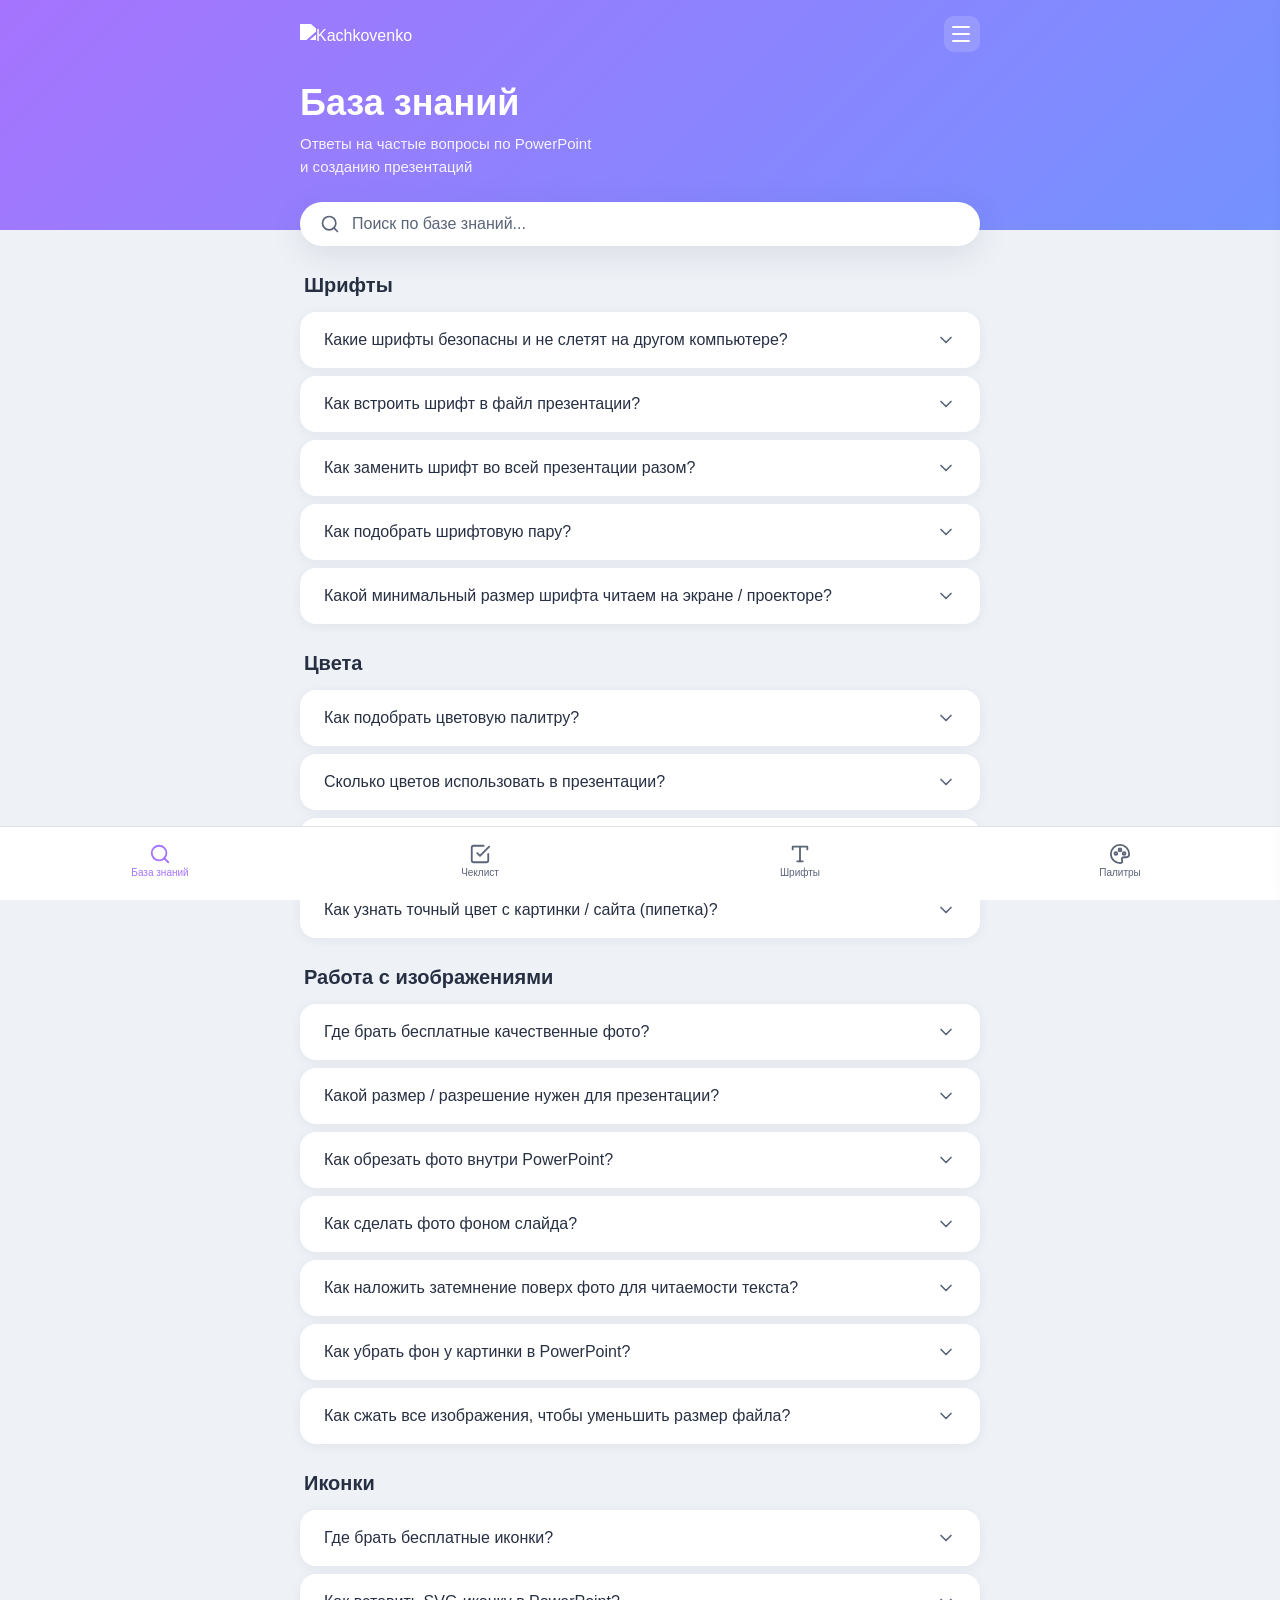
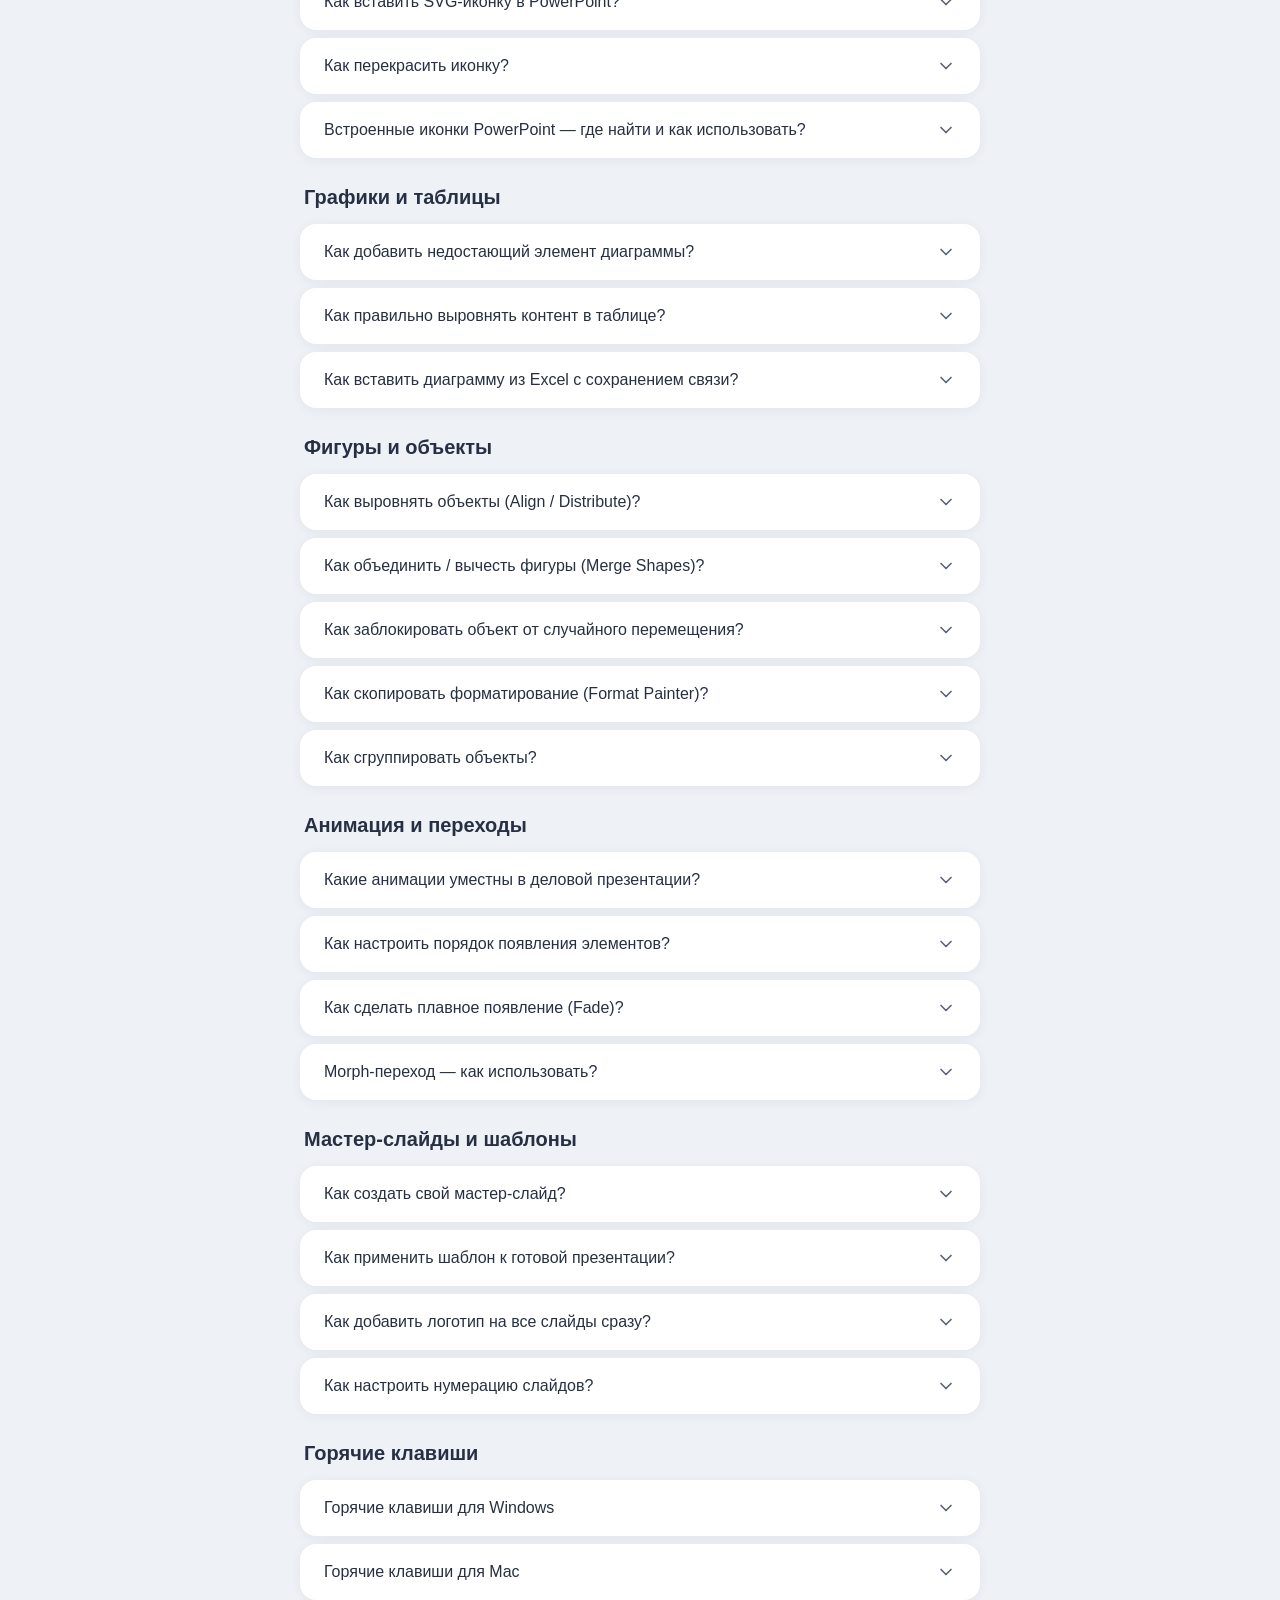
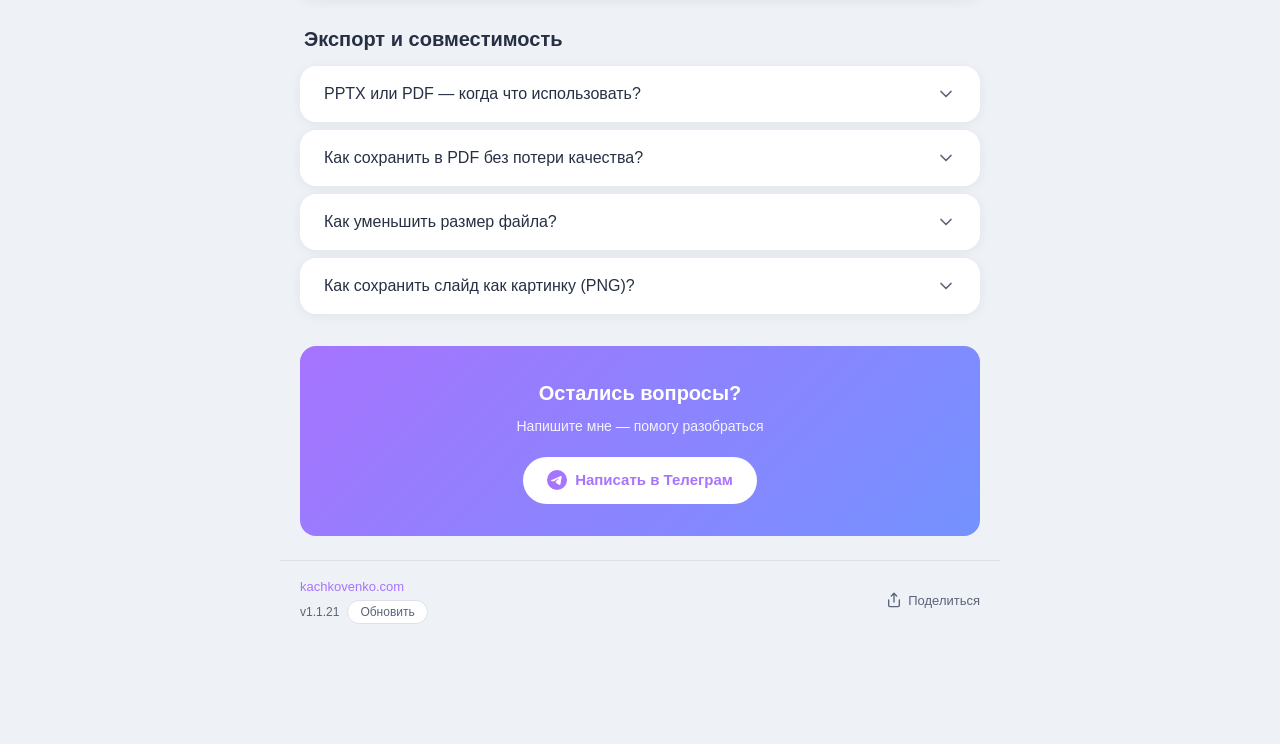
==== commit 44db56c4: "feat: add Yandex.Metrika counter (v1.1.21) Co-Authored-By: Claude Opus 4.6 (1M context) <noreply@ant" ====
--- a/index.html
+++ b/index.html
@@ -6,6 +6,19 @@
   <title>База знаний</title>
   <meta name="description" content="Шпаргалка по созданию презентаций и работе с PowerPoint">
   <meta name="theme-color" content="#a674fe">
+  <!-- Yandex.Metrika counter -->
+  <script type="text/javascript">
+      (function(m,e,t,r,i,k,a){
+          m[i]=m[i]||function(){(m[i].a=m[i].a||[]).push(arguments)};
+          m[i].l=1*new Date();
+          for (var j = 0; j < document.scripts.length; j++) {if (document.scripts[j].src === r) { return; }}
+          k=e.createElement(t),a=e.getElementsByTagName(t)[0],k.async=1,k.src=r,a.parentNode.insertBefore(k,a)
+      })(window, document,'script','https://mc.yandex.ru/metrika/tag.js?id=108428770', 'ym');
+
+      ym(108428770, 'init', {ssr:true, webvisor:true, clickmap:true, ecommerce:"dataLayer", referrer: document.referrer, url: location.href, accurateTrackBounce:true, trackLinks:true});
+  </script>
+  <noscript><div><img src="https://mc.yandex.ru/watch/108428770" style="position:absolute; left:-9999px;" alt="" /></div></noscript>
+  <!-- /Yandex.Metrika counter -->
   <meta name="apple-mobile-web-app-capable" content="yes">
   <meta name="apple-mobile-web-app-status-bar-style" content="black-translucent">
   <meta name="apple-mobile-web-app-title" content="База знаний">
